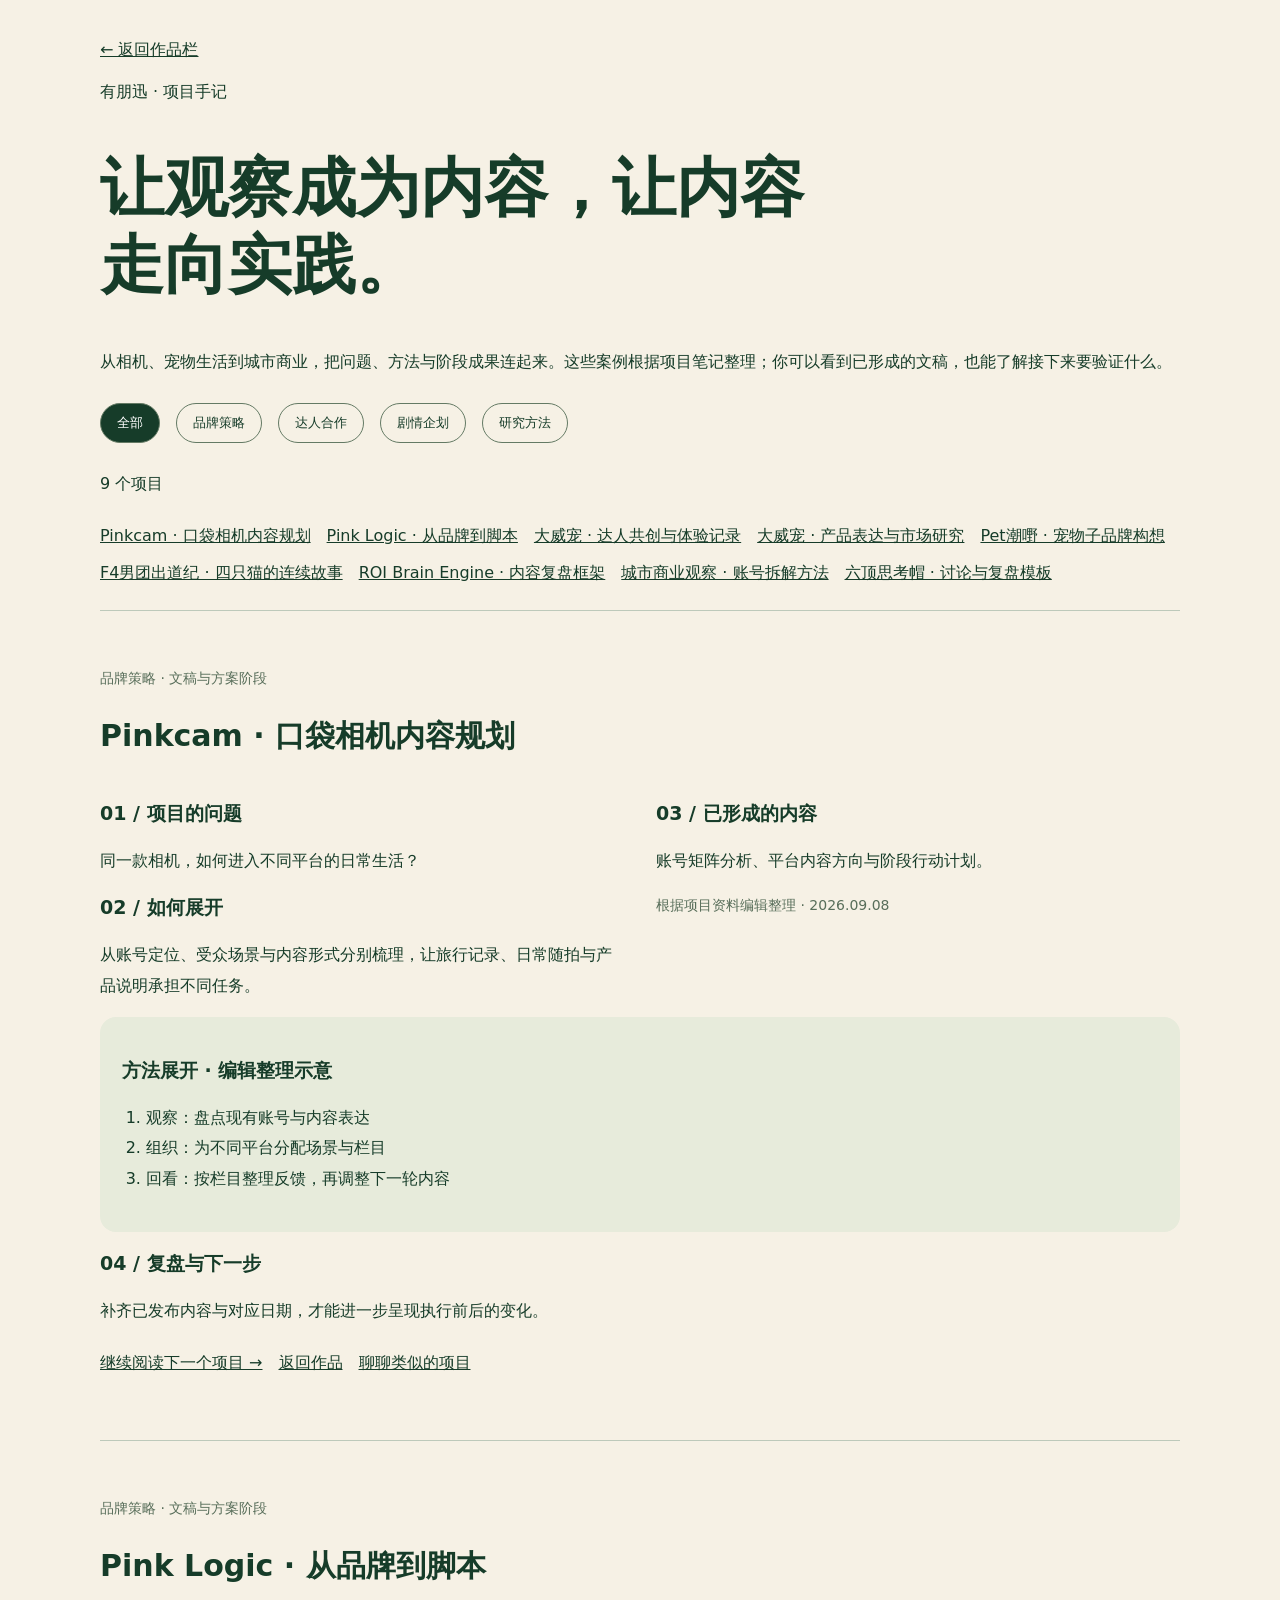
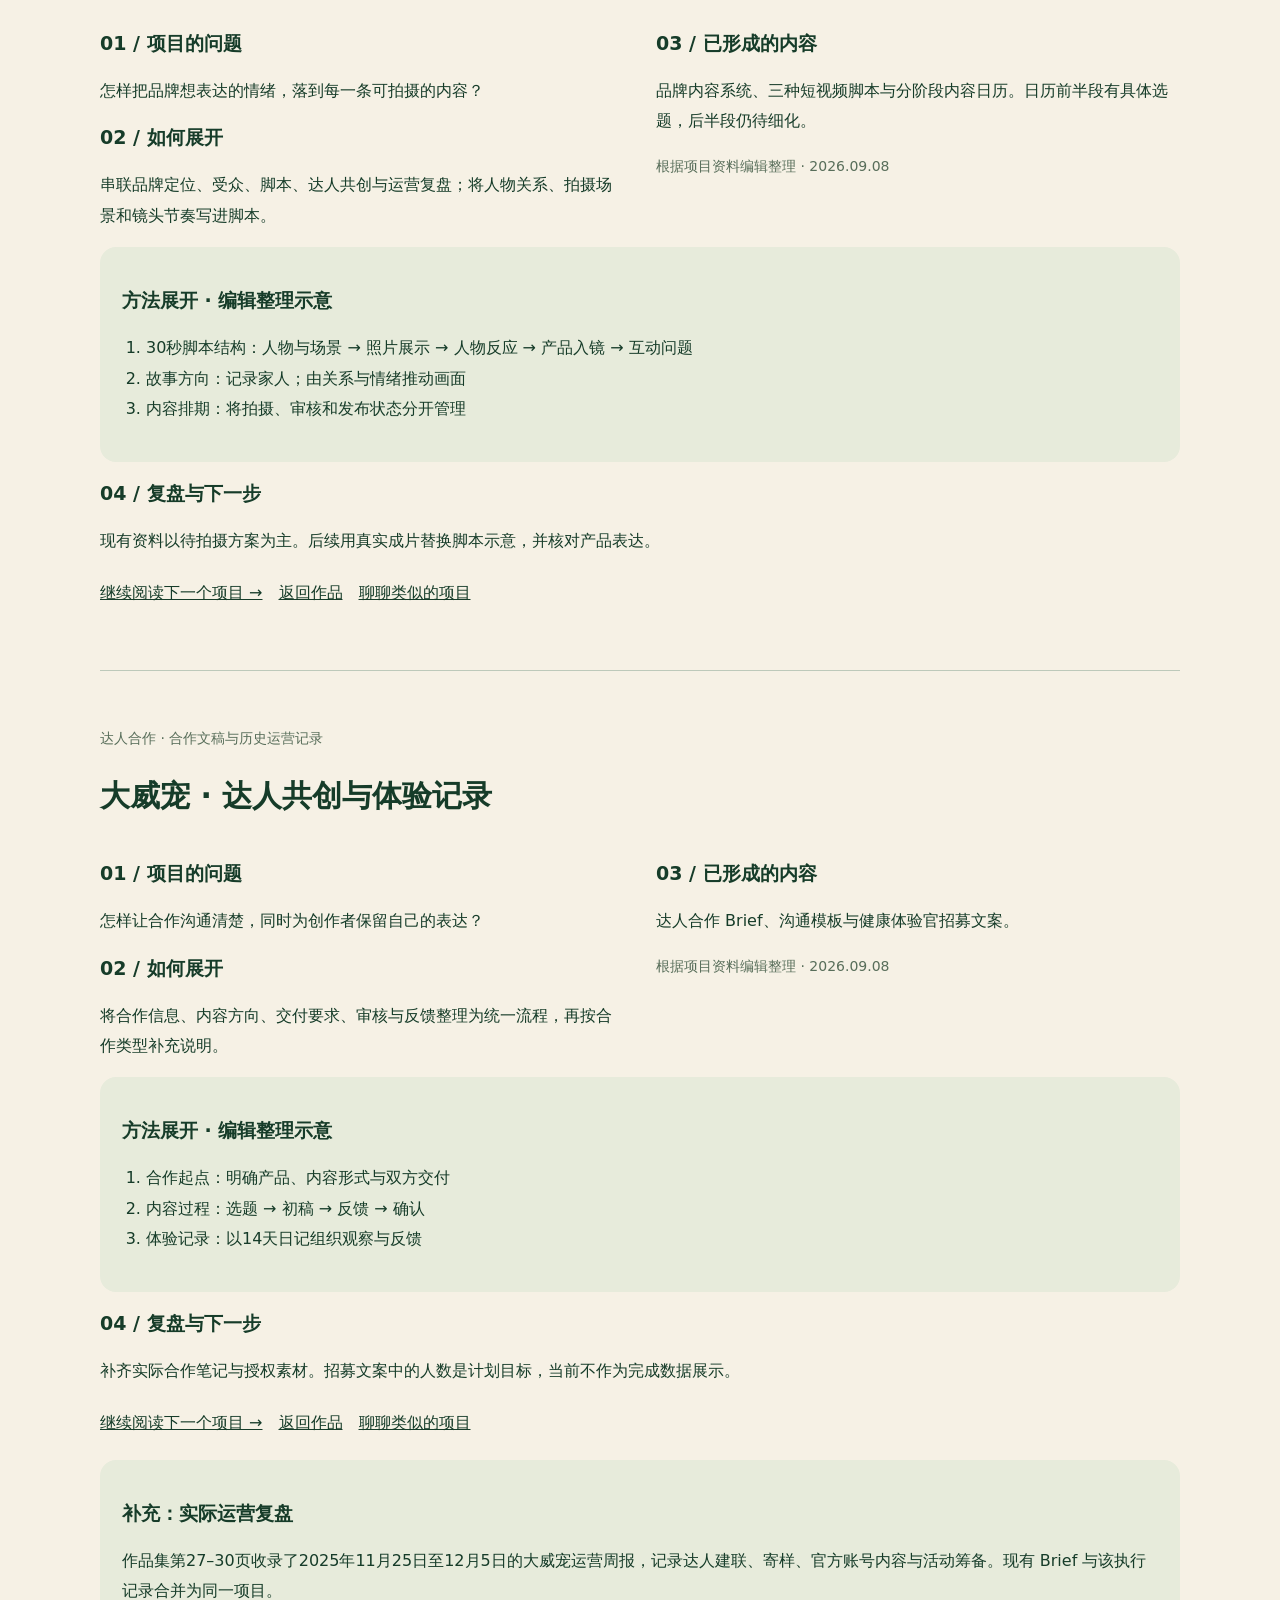
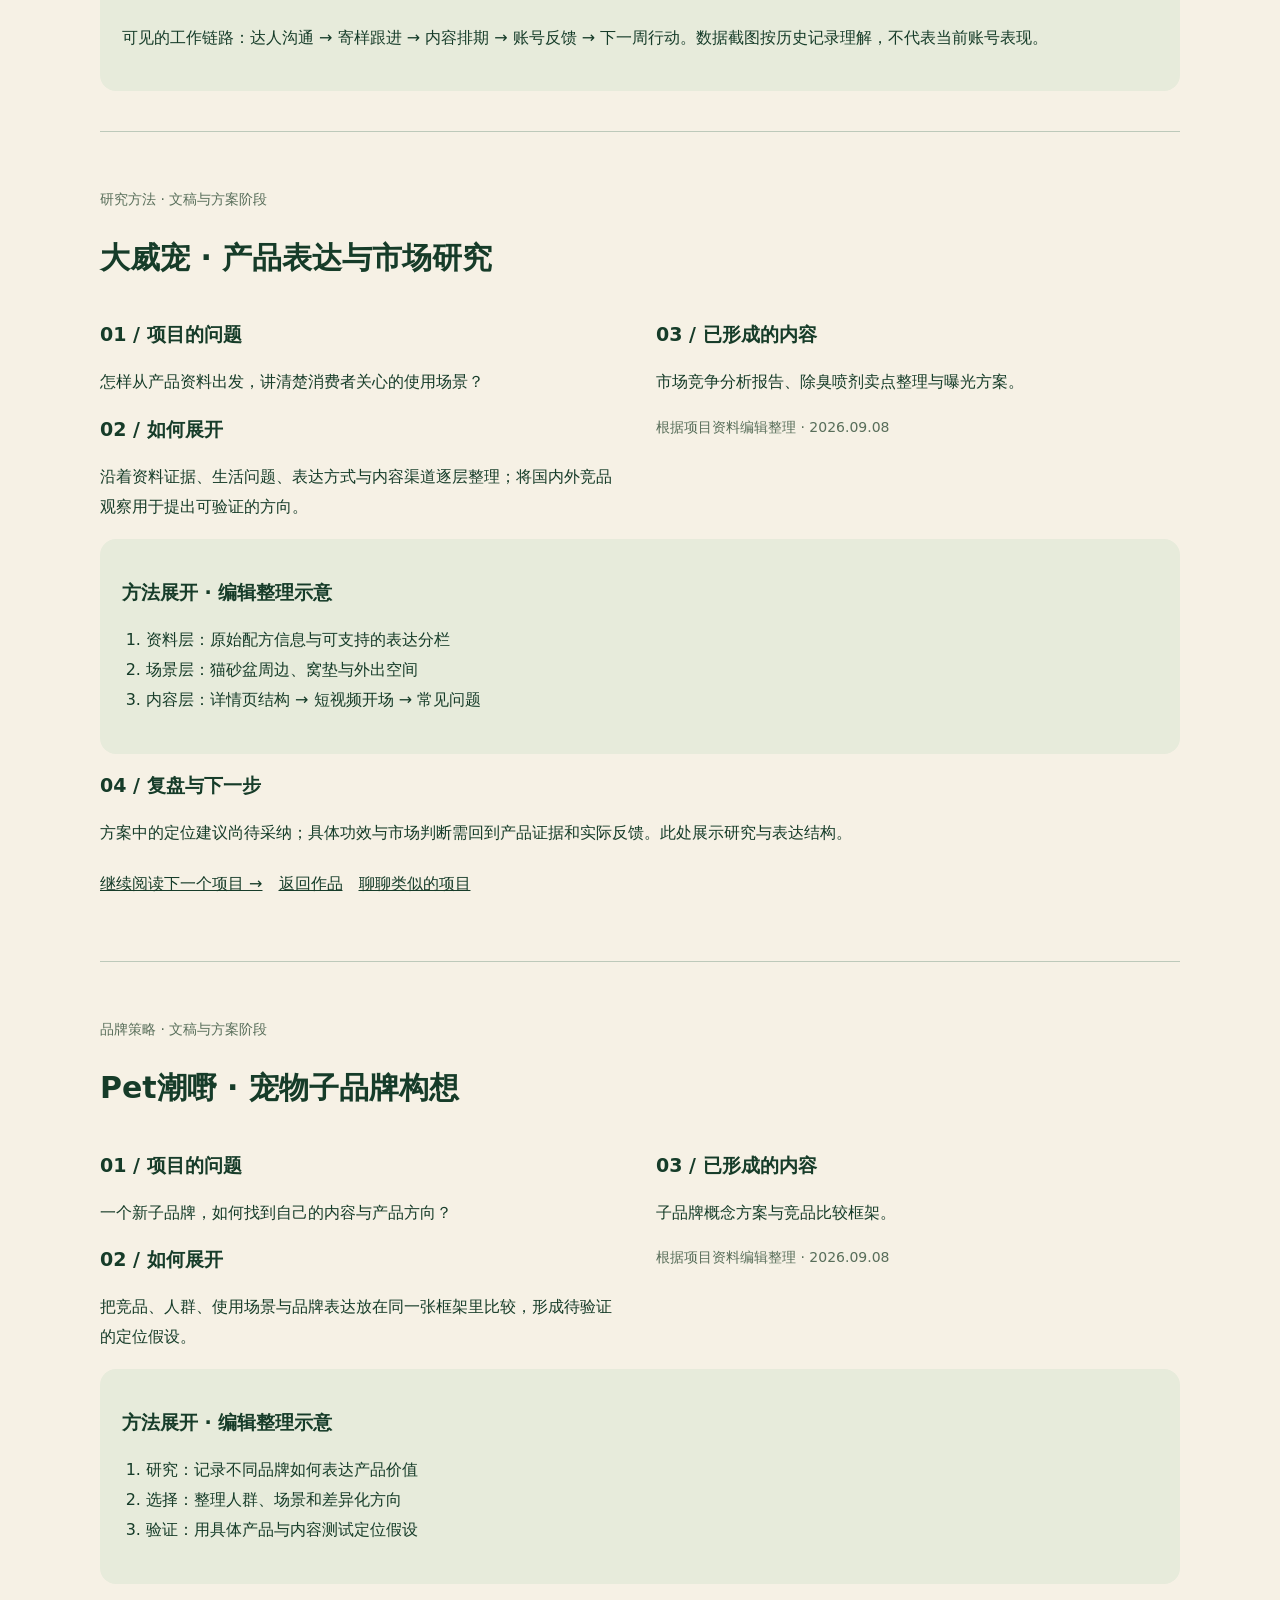
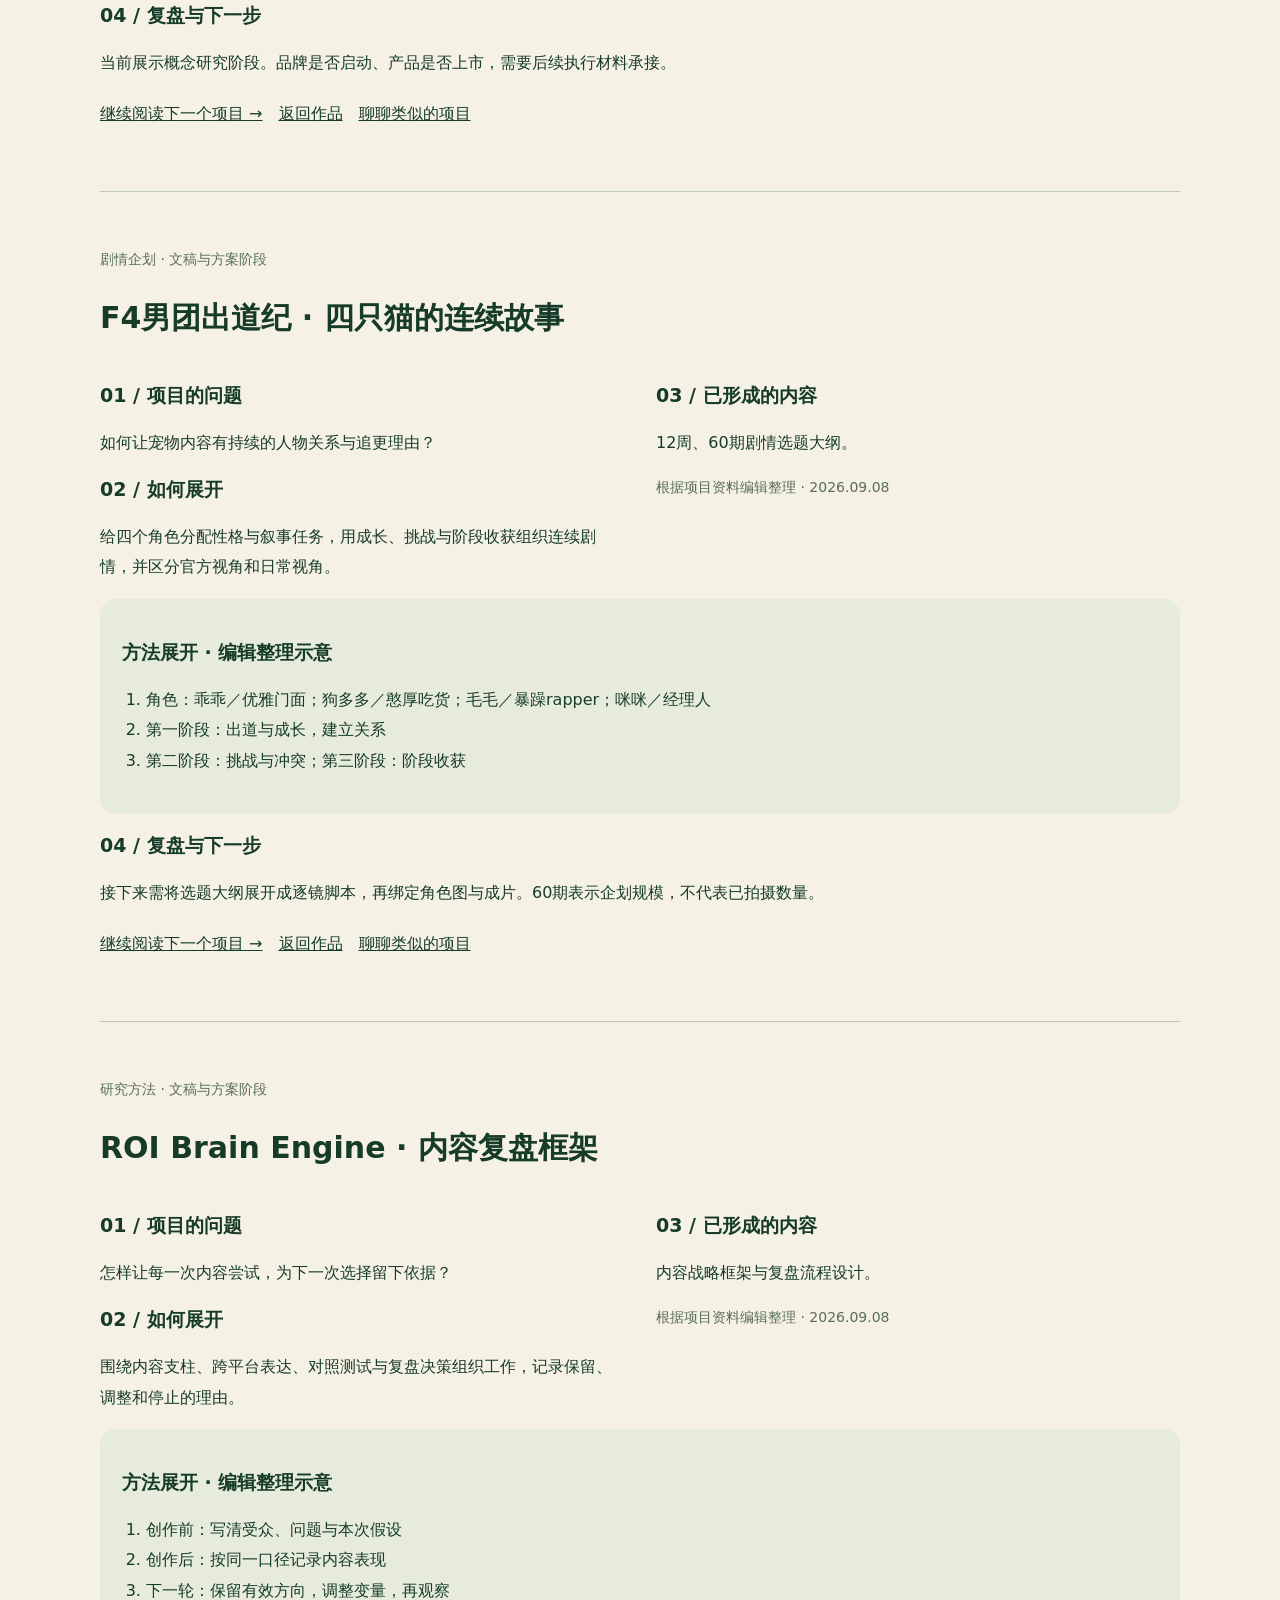
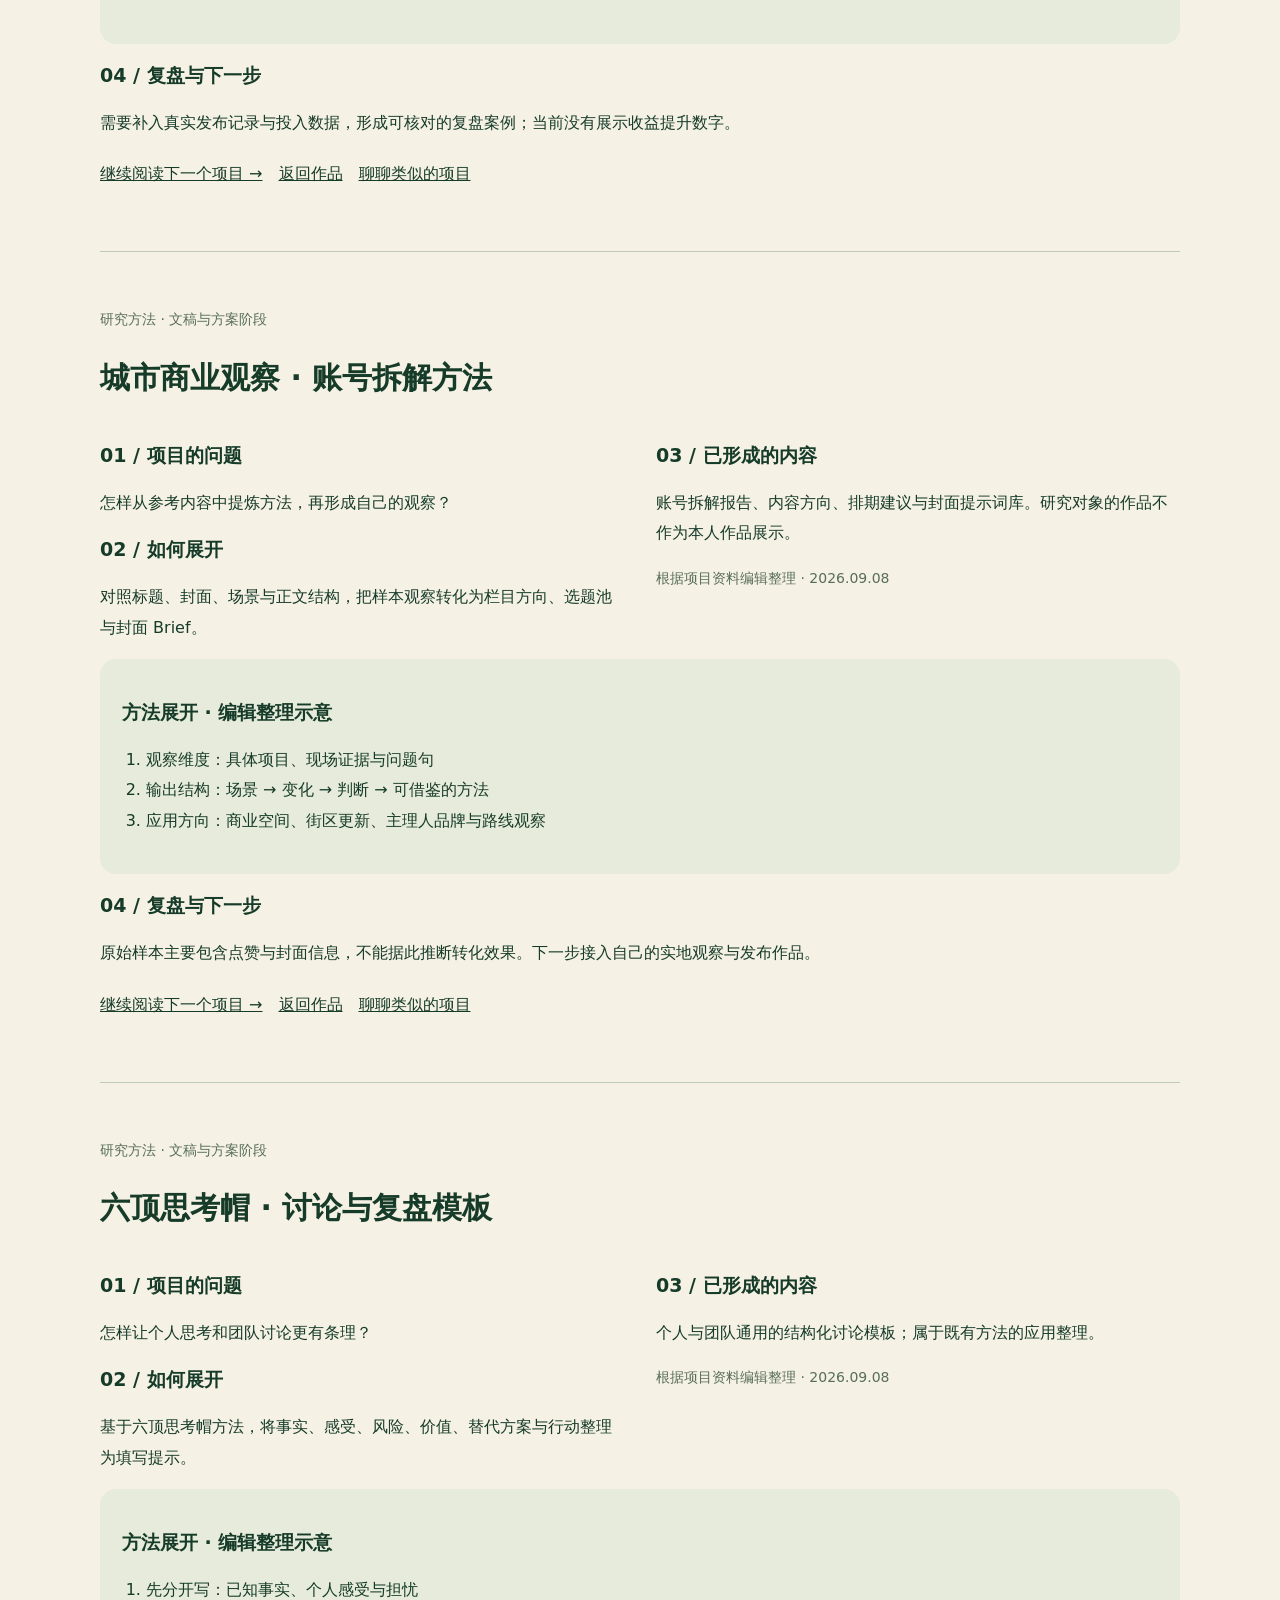
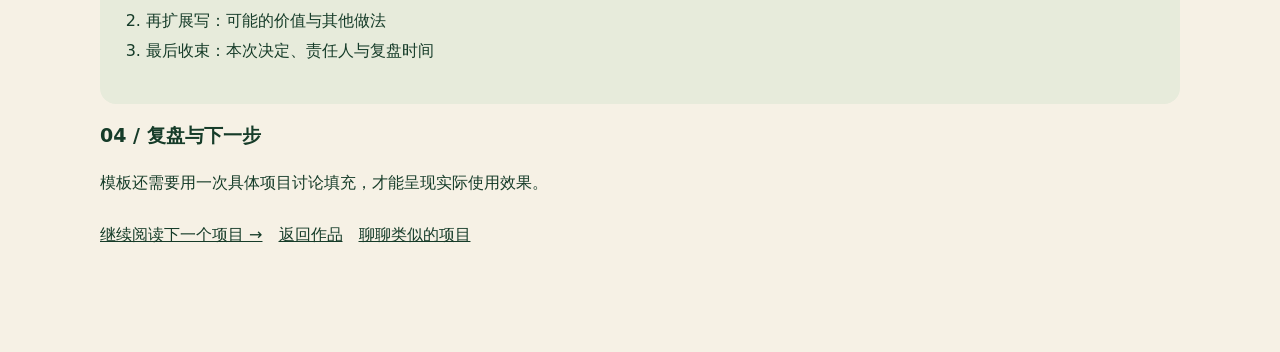
==== notion-projects.html @ 89be4388 "Add curated portfolio website and reviewed public assets" ====
<!doctype html><html lang="zh-CN"><head><meta charset="utf-8"><meta name="viewport" content="width=device-width,initial-scale=1"><title>品牌、故事与内容研究 · 有朋迅</title><style>body{margin:0;background:#f6f1e5;color:#163c29;font-family:system-ui,sans-serif}main{max-width:1080px;margin:auto;padding:40px 24px}a{color:inherit}h1{font-size:clamp(34px,6vw,64px);max-width:16ch;line-height:1.2}p,li{line-height:1.9}nav{display:flex;flex-wrap:wrap;gap:16px;margin:26px 0}article{border-top:1px solid #bdc9ba;padding:40px 0;scroll-margin-top:20px}h2{font-size:30px}h3{font-size:19px}.stage{color:#586e5a;font-size:14px}.sample{padding:22px;background:#e7ebdb;border-radius:16px}.sample ol{padding-left:24px}.columns{display:grid;grid-template-columns:1fr 1fr;gap:32px}button{padding:10px 16px;border:1px solid #647a64;border-radius:24px;background:transparent;color:inherit;cursor:pointer}button[aria-pressed=true]{background:#163c29;color:white}a:focus-visible,button:focus-visible{outline:3px solid #a5b82d;outline-offset:4px}[hidden]{display:none!important}@media(max-width:650px){.columns{grid-template-columns:1fr;gap:0}}</style></head><body><main><a href="index.html#notion-projects">← 返回作品栏</a><p>有朋迅 · 项目手记</p><h1>让观察成为内容，让内容走向实践。</h1><p>从相机、宠物生活到城市商业，把问题、方法与阶段成果连起来。这些案例根据项目笔记整理；你可以看到已形成的文稿，也能了解接下来要验证什么。</p><nav aria-label="项目分类"><button type="button" data-filter="全部" aria-pressed="true">全部</button><button type="button" data-filter="品牌策略" aria-pressed="false">品牌策略</button><button type="button" data-filter="达人合作" aria-pressed="false">达人合作</button><button type="button" data-filter="剧情企划" aria-pressed="false">剧情企划</button><button type="button" data-filter="研究方法" aria-pressed="false">研究方法</button></nav><p id="count" role="status">9 个项目</p><nav aria-label="项目目录"><a href="#pocket">Pinkcam · 口袋相机内容规划</a><a href="#pink">Pink Logic · 从品牌到脚本</a><a href="#dawin-creators">大威宠 · 达人共创与体验记录</a><a href="#dawin-product">大威宠 · 产品表达与市场研究</a><a href="#pet">Pet潮嘢 · 宠物子品牌构想</a><a href="#f4">F4男团出道纪 · 四只猫的连续故事</a><a href="#roi">ROI Brain Engine · 内容复盘框架</a><a href="#benchmark">城市商业观察 · 账号拆解方法</a><a href="#hats">六顶思考帽 · 讨论与复盘模板</a></nav><article id="pocket" data-category="品牌策略"><p class="stage">品牌策略 · 文稿与方案阶段</p><h2>Pinkcam · 口袋相机内容规划</h2><div class="columns"><section><h3>01 / 项目的问题</h3><p>同一款相机，如何进入不同平台的日常生活？</p><h3>02 / 如何展开</h3><p>从账号定位、受众场景与内容形式分别梳理，让旅行记录、日常随拍与产品说明承担不同任务。</p></section><section><h3>03 / 已形成的内容</h3><p>账号矩阵分析、平台内容方向与阶段行动计划。</p><p class="stage">根据项目资料编辑整理 · 2026.09.08</p></section></div><section class="sample"><h3>方法展开 · 编辑整理示意</h3><ol><li>观察：盘点现有账号与内容表达</li><li>组织：为不同平台分配场景与栏目</li><li>回看：按栏目整理反馈，再调整下一轮内容</li></ol></section><section><h3>04 / 复盘与下一步</h3><p>补齐已发布内容与对应日期，才能进一步呈现执行前后的变化。</p></section><nav><a href="#pink">继续阅读下一个项目 →</a><a href="index.html#notion-projects">返回作品</a><a href="index.html#contact">聊聊类似的项目</a></nav></article><article id="pink" data-category="品牌策略"><p class="stage">品牌策略 · 文稿与方案阶段</p><h2>Pink Logic · 从品牌到脚本</h2><div class="columns"><section><h3>01 / 项目的问题</h3><p>怎样把品牌想表达的情绪，落到每一条可拍摄的内容？</p><h3>02 / 如何展开</h3><p>串联品牌定位、受众、脚本、达人共创与运营复盘；将人物关系、拍摄场景和镜头节奏写进脚本。</p></section><section><h3>03 / 已形成的内容</h3><p>品牌内容系统、三种短视频脚本与分阶段内容日历。日历前半段有具体选题，后半段仍待细化。</p><p class="stage">根据项目资料编辑整理 · 2026.09.08</p></section></div><section class="sample"><h3>方法展开 · 编辑整理示意</h3><ol><li>30秒脚本结构：人物与场景 → 照片展示 → 人物反应 → 产品入镜 → 互动问题</li><li>故事方向：记录家人；由关系与情绪推动画面</li><li>内容排期：将拍摄、审核和发布状态分开管理</li></ol></section><section><h3>04 / 复盘与下一步</h3><p>现有资料以待拍摄方案为主。后续用真实成片替换脚本示意，并核对产品表达。</p></section><nav><a href="#dawin-creators">继续阅读下一个项目 →</a><a href="index.html#notion-projects">返回作品</a><a href="index.html#contact">聊聊类似的项目</a></nav></article><article id="dawin-creators" data-category="达人合作"><p class="stage">达人合作 · 合作文稿与历史运营记录</p><h2>大威宠 · 达人共创与体验记录</h2><div class="columns"><section><h3>01 / 项目的问题</h3><p>怎样让合作沟通清楚，同时为创作者保留自己的表达？</p><h3>02 / 如何展开</h3><p>将合作信息、内容方向、交付要求、审核与反馈整理为统一流程，再按合作类型补充说明。</p></section><section><h3>03 / 已形成的内容</h3><p>达人合作 Brief、沟通模板与健康体验官招募文案。</p><p class="stage">根据项目资料编辑整理 · 2026.09.08</p></section></div><section class="sample"><h3>方法展开 · 编辑整理示意</h3><ol><li>合作起点：明确产品、内容形式与双方交付</li><li>内容过程：选题 → 初稿 → 反馈 → 确认</li><li>体验记录：以14天日记组织观察与反馈</li></ol></section><section><h3>04 / 复盘与下一步</h3><p>补齐实际合作笔记与授权素材。招募文案中的人数是计划目标，当前不作为完成数据展示。</p></section><nav><a href="#dawin-product">继续阅读下一个项目 →</a><a href="index.html#notion-projects">返回作品</a><a href="index.html#contact">聊聊类似的项目</a></nav><section class="sample"><h3>补充：实际运营复盘</h3><p>作品集第27–30页收录了2025年11月25日至12月5日的大威宠运营周报，记录达人建联、寄样、官方账号内容与活动筹备。现有 Brief 与该执行记录合并为同一项目。</p><p>可见的工作链路：达人沟通 → 寄样跟进 → 内容排期 → 账号反馈 → 下一周行动。数据截图按历史记录理解，不代表当前账号表现。</p></section></article><article id="dawin-product" data-category="研究方法"><p class="stage">研究方法 · 文稿与方案阶段</p><h2>大威宠 · 产品表达与市场研究</h2><div class="columns"><section><h3>01 / 项目的问题</h3><p>怎样从产品资料出发，讲清楚消费者关心的使用场景？</p><h3>02 / 如何展开</h3><p>沿着资料证据、生活问题、表达方式与内容渠道逐层整理；将国内外竞品观察用于提出可验证的方向。</p></section><section><h3>03 / 已形成的内容</h3><p>市场竞争分析报告、除臭喷剂卖点整理与曝光方案。</p><p class="stage">根据项目资料编辑整理 · 2026.09.08</p></section></div><section class="sample"><h3>方法展开 · 编辑整理示意</h3><ol><li>资料层：原始配方信息与可支持的表达分栏</li><li>场景层：猫砂盆周边、窝垫与外出空间</li><li>内容层：详情页结构 → 短视频开场 → 常见问题</li></ol></section><section><h3>04 / 复盘与下一步</h3><p>方案中的定位建议尚待采纳；具体功效与市场判断需回到产品证据和实际反馈。此处展示研究与表达结构。</p></section><nav><a href="#pet">继续阅读下一个项目 →</a><a href="index.html#notion-projects">返回作品</a><a href="index.html#contact">聊聊类似的项目</a></nav></article><article id="pet" data-category="品牌策略"><p class="stage">品牌策略 · 文稿与方案阶段</p><h2>Pet潮嘢 · 宠物子品牌构想</h2><div class="columns"><section><h3>01 / 项目的问题</h3><p>一个新子品牌，如何找到自己的内容与产品方向？</p><h3>02 / 如何展开</h3><p>把竞品、人群、使用场景与品牌表达放在同一张框架里比较，形成待验证的定位假设。</p></section><section><h3>03 / 已形成的内容</h3><p>子品牌概念方案与竞品比较框架。</p><p class="stage">根据项目资料编辑整理 · 2026.09.08</p></section></div><section class="sample"><h3>方法展开 · 编辑整理示意</h3><ol><li>研究：记录不同品牌如何表达产品价值</li><li>选择：整理人群、场景和差异化方向</li><li>验证：用具体产品与内容测试定位假设</li></ol></section><section><h3>04 / 复盘与下一步</h3><p>当前展示概念研究阶段。品牌是否启动、产品是否上市，需要后续执行材料承接。</p></section><nav><a href="#f4">继续阅读下一个项目 →</a><a href="index.html#notion-projects">返回作品</a><a href="index.html#contact">聊聊类似的项目</a></nav></article><article id="f4" data-category="剧情企划"><p class="stage">剧情企划 · 文稿与方案阶段</p><h2>F4男团出道纪 · 四只猫的连续故事</h2><div class="columns"><section><h3>01 / 项目的问题</h3><p>如何让宠物内容有持续的人物关系与追更理由？</p><h3>02 / 如何展开</h3><p>给四个角色分配性格与叙事任务，用成长、挑战与阶段收获组织连续剧情，并区分官方视角和日常视角。</p></section><section><h3>03 / 已形成的内容</h3><p>12周、60期剧情选题大纲。</p><p class="stage">根据项目资料编辑整理 · 2026.09.08</p></section></div><section class="sample"><h3>方法展开 · 编辑整理示意</h3><ol><li>角色：乖乖／优雅门面；狗多多／憨厚吃货；毛毛／暴躁rapper；咪咪／经理人</li><li>第一阶段：出道与成长，建立关系</li><li>第二阶段：挑战与冲突；第三阶段：阶段收获</li></ol></section><section><h3>04 / 复盘与下一步</h3><p>接下来需将选题大纲展开成逐镜脚本，再绑定角色图与成片。60期表示企划规模，不代表已拍摄数量。</p></section><nav><a href="#roi">继续阅读下一个项目 →</a><a href="index.html#notion-projects">返回作品</a><a href="index.html#contact">聊聊类似的项目</a></nav></article><article id="roi" data-category="研究方法"><p class="stage">研究方法 · 文稿与方案阶段</p><h2>ROI Brain Engine · 内容复盘框架</h2><div class="columns"><section><h3>01 / 项目的问题</h3><p>怎样让每一次内容尝试，为下一次选择留下依据？</p><h3>02 / 如何展开</h3><p>围绕内容支柱、跨平台表达、对照测试与复盘决策组织工作，记录保留、调整和停止的理由。</p></section><section><h3>03 / 已形成的内容</h3><p>内容战略框架与复盘流程设计。</p><p class="stage">根据项目资料编辑整理 · 2026.09.08</p></section></div><section class="sample"><h3>方法展开 · 编辑整理示意</h3><ol><li>创作前：写清受众、问题与本次假设</li><li>创作后：按同一口径记录内容表现</li><li>下一轮：保留有效方向，调整变量，再观察</li></ol></section><section><h3>04 / 复盘与下一步</h3><p>需要补入真实发布记录与投入数据，形成可核对的复盘案例；当前没有展示收益提升数字。</p></section><nav><a href="#benchmark">继续阅读下一个项目 →</a><a href="index.html#notion-projects">返回作品</a><a href="index.html#contact">聊聊类似的项目</a></nav></article><article id="benchmark" data-category="研究方法"><p class="stage">研究方法 · 文稿与方案阶段</p><h2>城市商业观察 · 账号拆解方法</h2><div class="columns"><section><h3>01 / 项目的问题</h3><p>怎样从参考内容中提炼方法，再形成自己的观察？</p><h3>02 / 如何展开</h3><p>对照标题、封面、场景与正文结构，把样本观察转化为栏目方向、选题池与封面 Brief。</p></section><section><h3>03 / 已形成的内容</h3><p>账号拆解报告、内容方向、排期建议与封面提示词库。研究对象的作品不作为本人作品展示。</p><p class="stage">根据项目资料编辑整理 · 2026.09.08</p></section></div><section class="sample"><h3>方法展开 · 编辑整理示意</h3><ol><li>观察维度：具体项目、现场证据与问题句</li><li>输出结构：场景 → 变化 → 判断 → 可借鉴的方法</li><li>应用方向：商业空间、街区更新、主理人品牌与路线观察</li></ol></section><section><h3>04 / 复盘与下一步</h3><p>原始样本主要包含点赞与封面信息，不能据此推断转化效果。下一步接入自己的实地观察与发布作品。</p></section><nav><a href="#hats">继续阅读下一个项目 →</a><a href="index.html#notion-projects">返回作品</a><a href="index.html#contact">聊聊类似的项目</a></nav></article><article id="hats" data-category="研究方法"><p class="stage">研究方法 · 文稿与方案阶段</p><h2>六顶思考帽 · 讨论与复盘模板</h2><div class="columns"><section><h3>01 / 项目的问题</h3><p>怎样让个人思考和团队讨论更有条理？</p><h3>02 / 如何展开</h3><p>基于六顶思考帽方法，将事实、感受、风险、价值、替代方案与行动整理为填写提示。</p></section><section><h3>03 / 已形成的内容</h3><p>个人与团队通用的结构化讨论模板；属于既有方法的应用整理。</p><p class="stage">根据项目资料编辑整理 · 2026.09.08</p></section></div><section class="sample"><h3>方法展开 · 编辑整理示意</h3><ol><li>先分开写：已知事实、个人感受与担忧</li><li>再扩展写：可能的价值与其他做法</li><li>最后收束：本次决定、责任人与复盘时间</li></ol></section><section><h3>04 / 复盘与下一步</h3><p>模板还需要用一次具体项目讨论填充，才能呈现实际使用效果。</p></section><nav><a href="#pocket">继续阅读下一个项目 →</a><a href="index.html#notion-projects">返回作品</a><a href="index.html#contact">聊聊类似的项目</a></nav></article><script>const bs=[...document.querySelectorAll('[data-filter]')],arts=[...document.querySelectorAll('article')];function filter(v){bs.forEach(b=>b.setAttribute('aria-pressed',b.dataset.filter===v));arts.forEach(a=>a.hidden=v!=='全部'&&a.dataset.category!==v);document.getElementById('count').textContent=arts.filter(a=>!a.hidden).length+' 个项目'}bs.forEach(b=>b.addEventListener('click',()=>filter(b.dataset.filter)));function reveal(){const a=document.getElementById(location.hash.slice(1));if(a&&a.hidden){filter('全部');a.scrollIntoView()}}window.addEventListener('hashchange',reveal);document.querySelectorAll('a[href^="#"]').forEach(a=>a.addEventListener('click',()=>filter('全部')));reveal();</script></main></body></html>
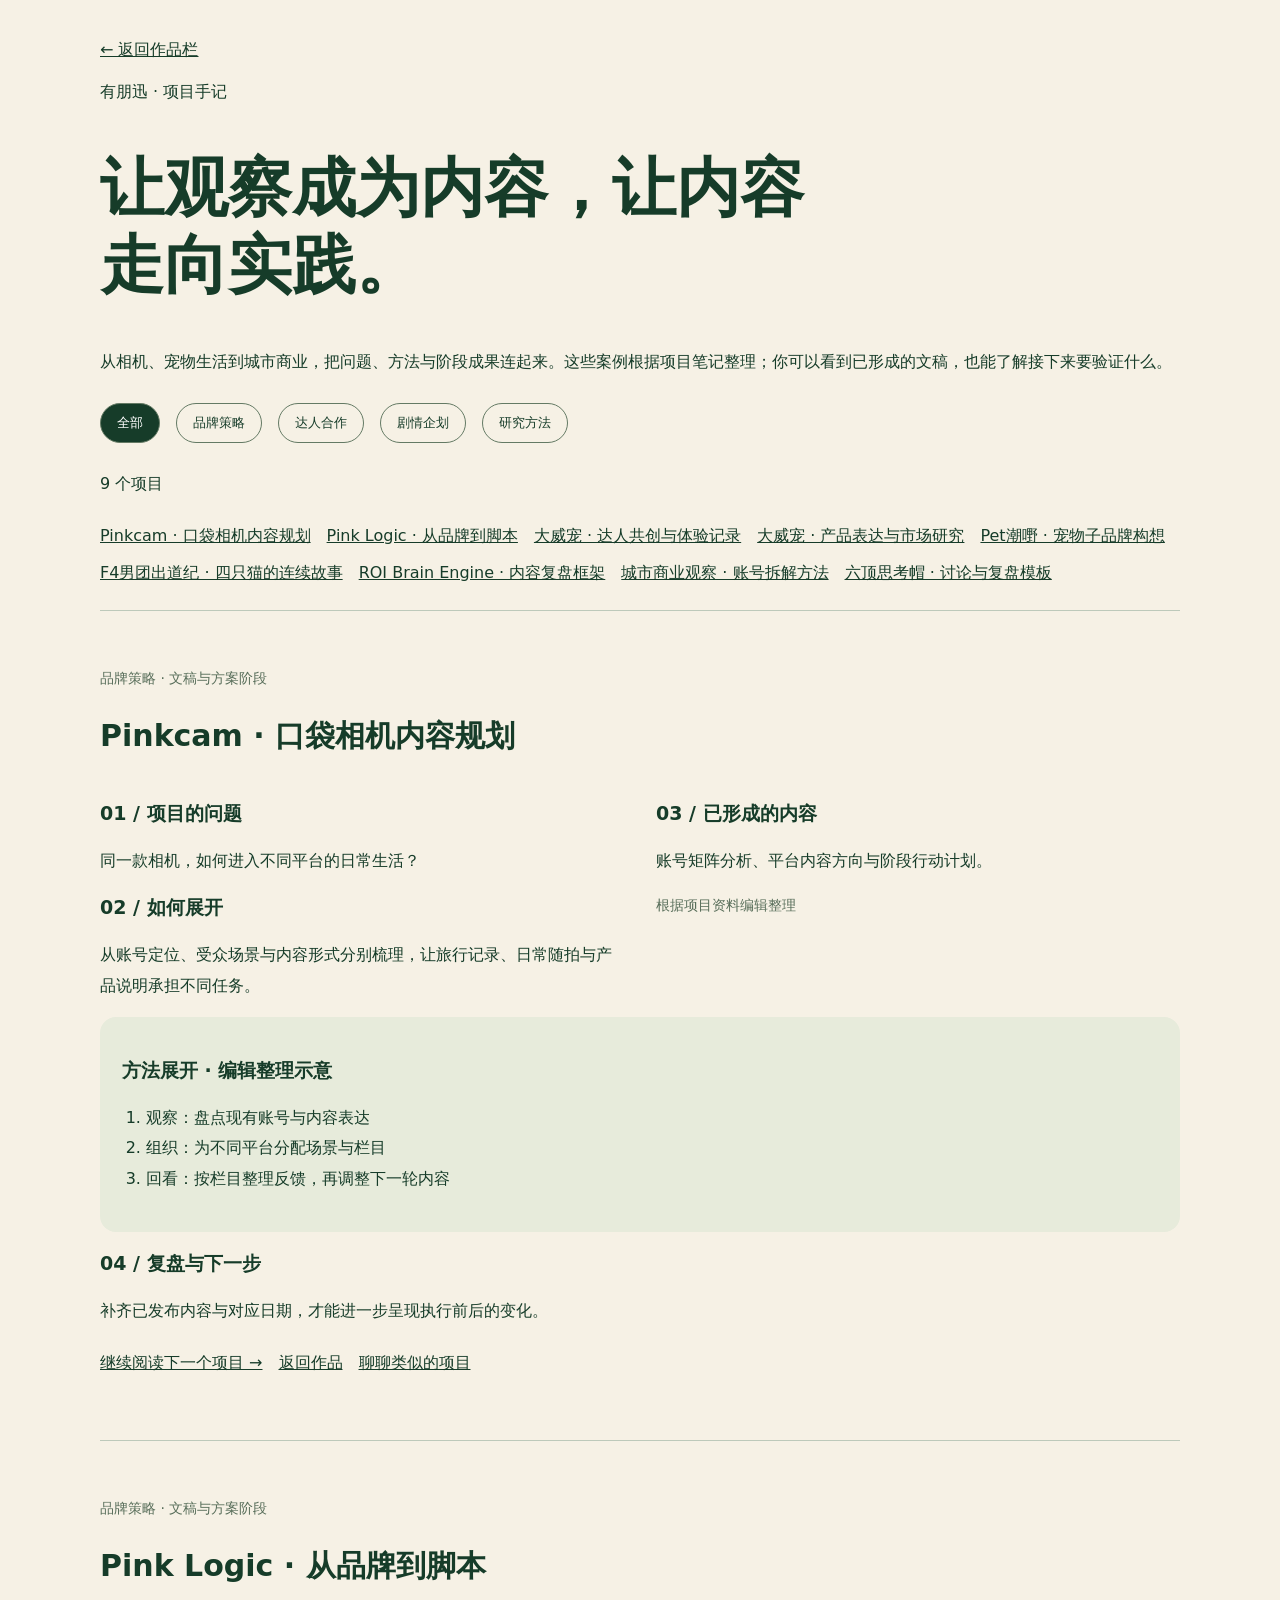
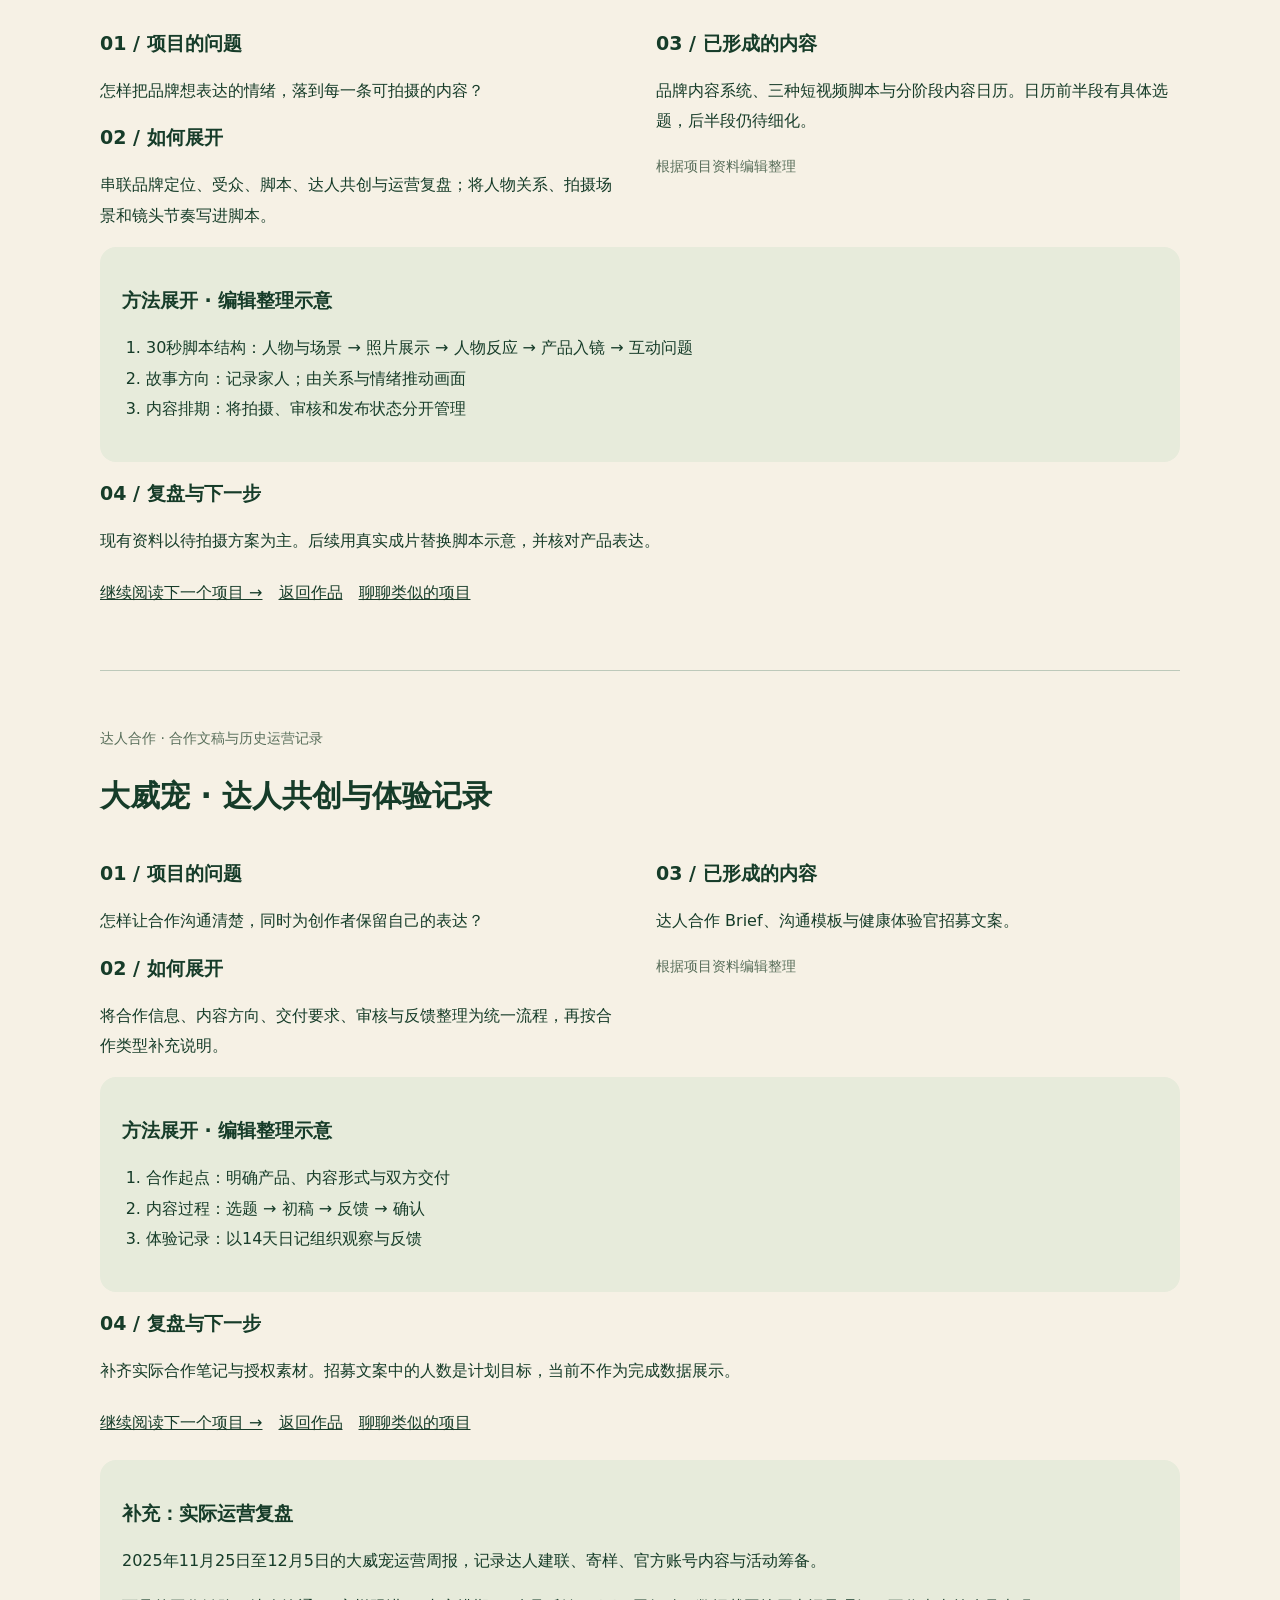
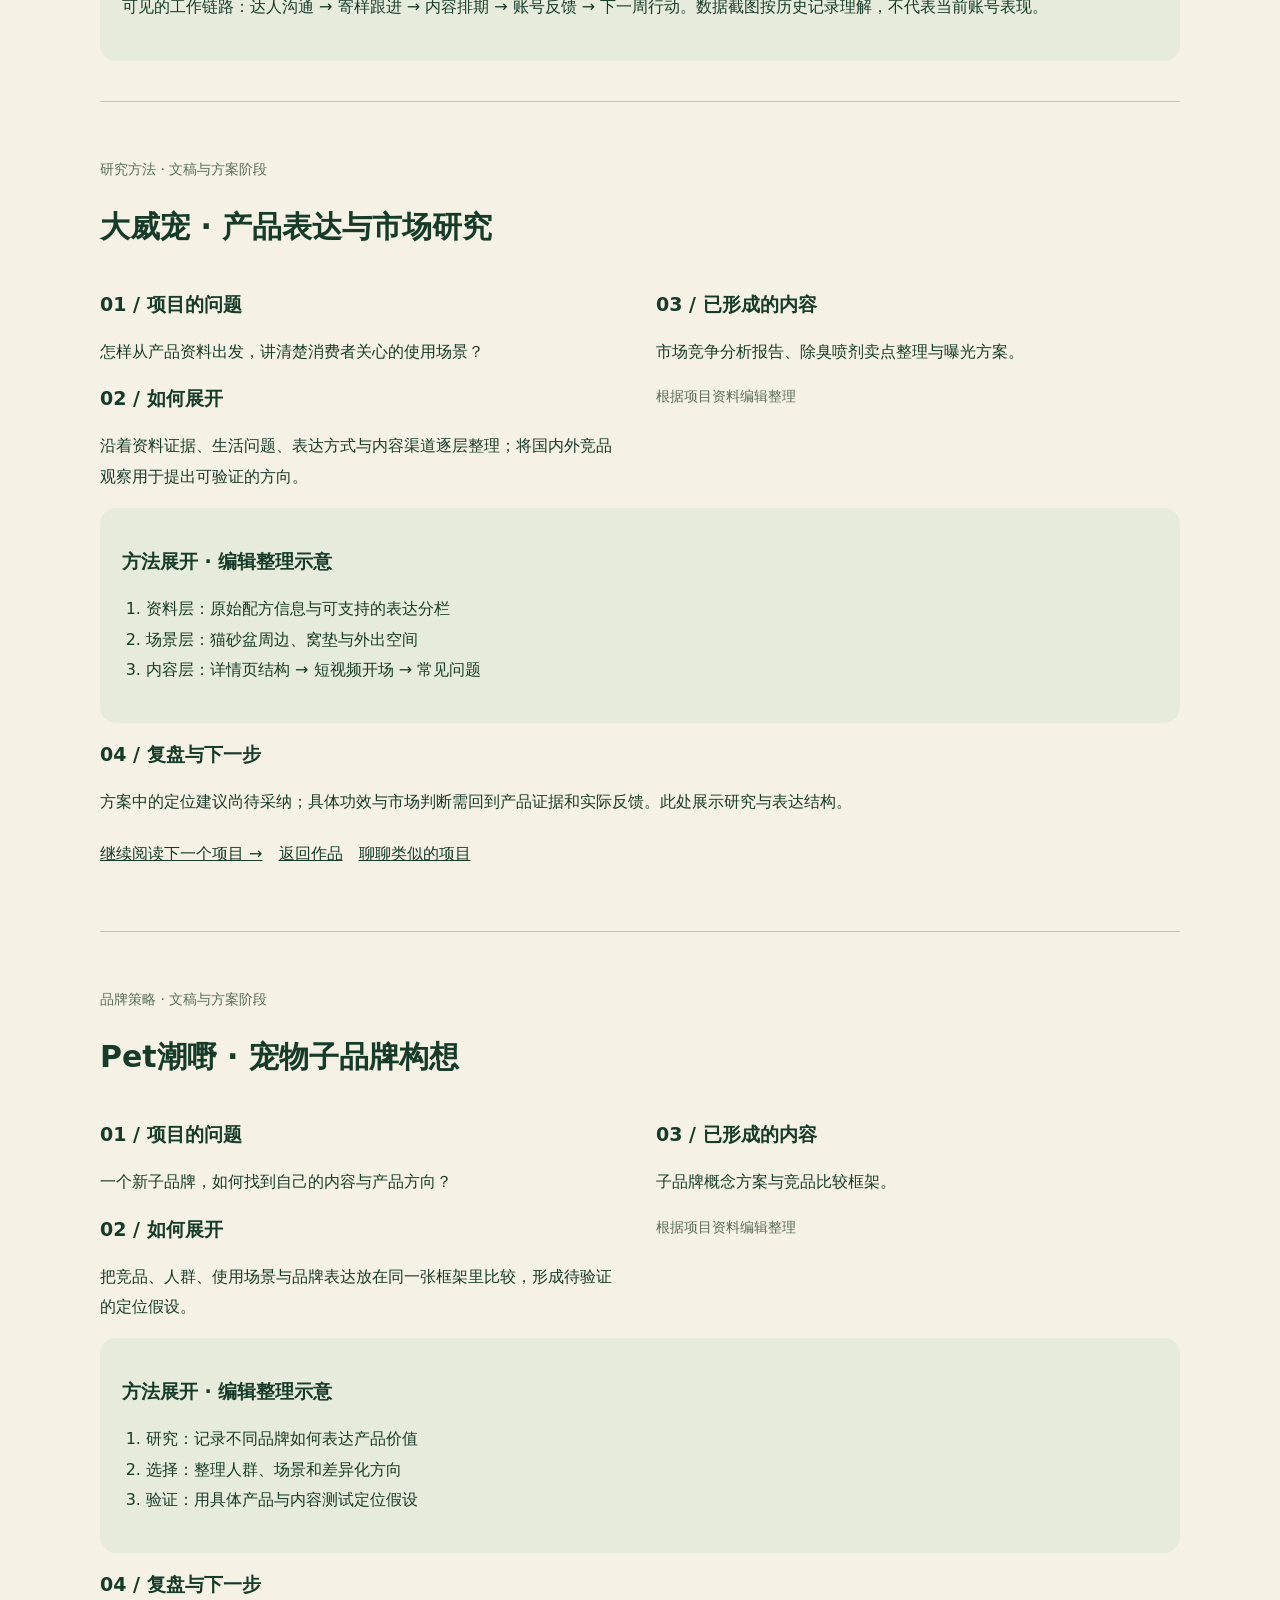
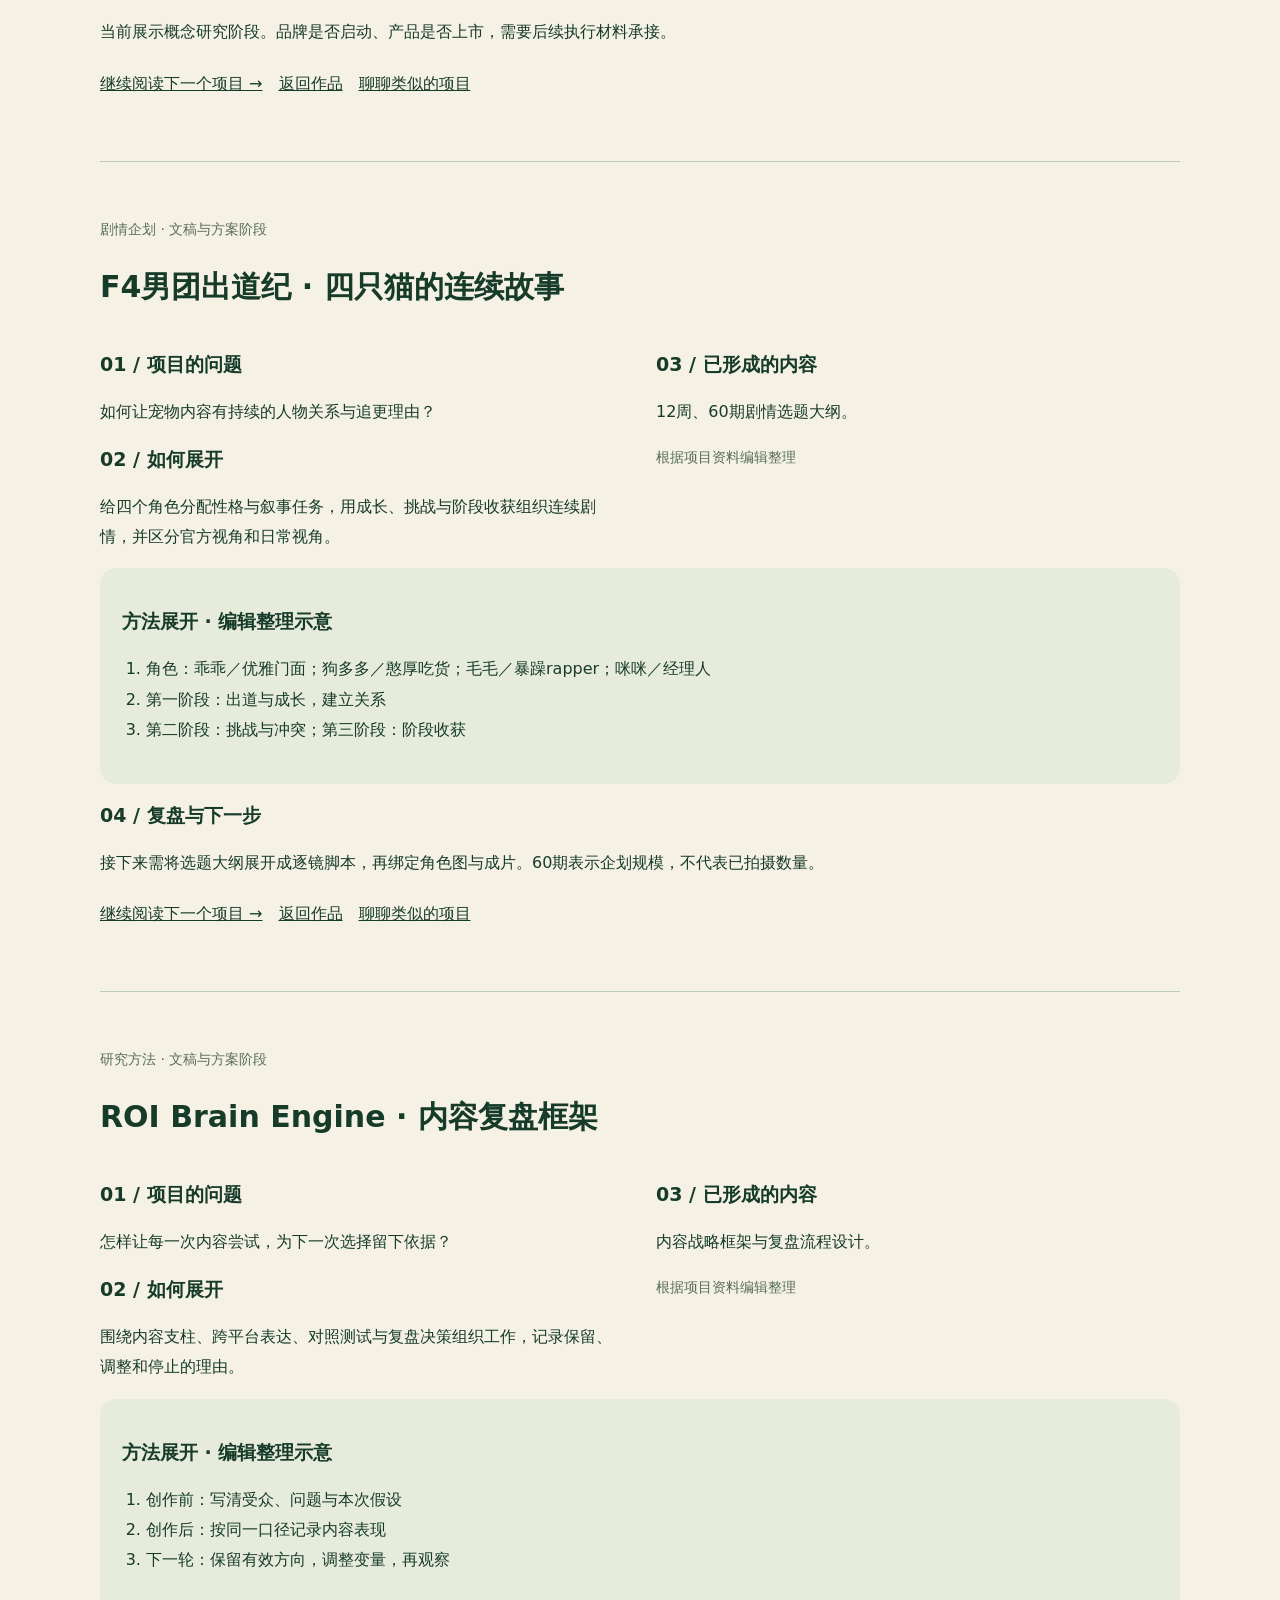
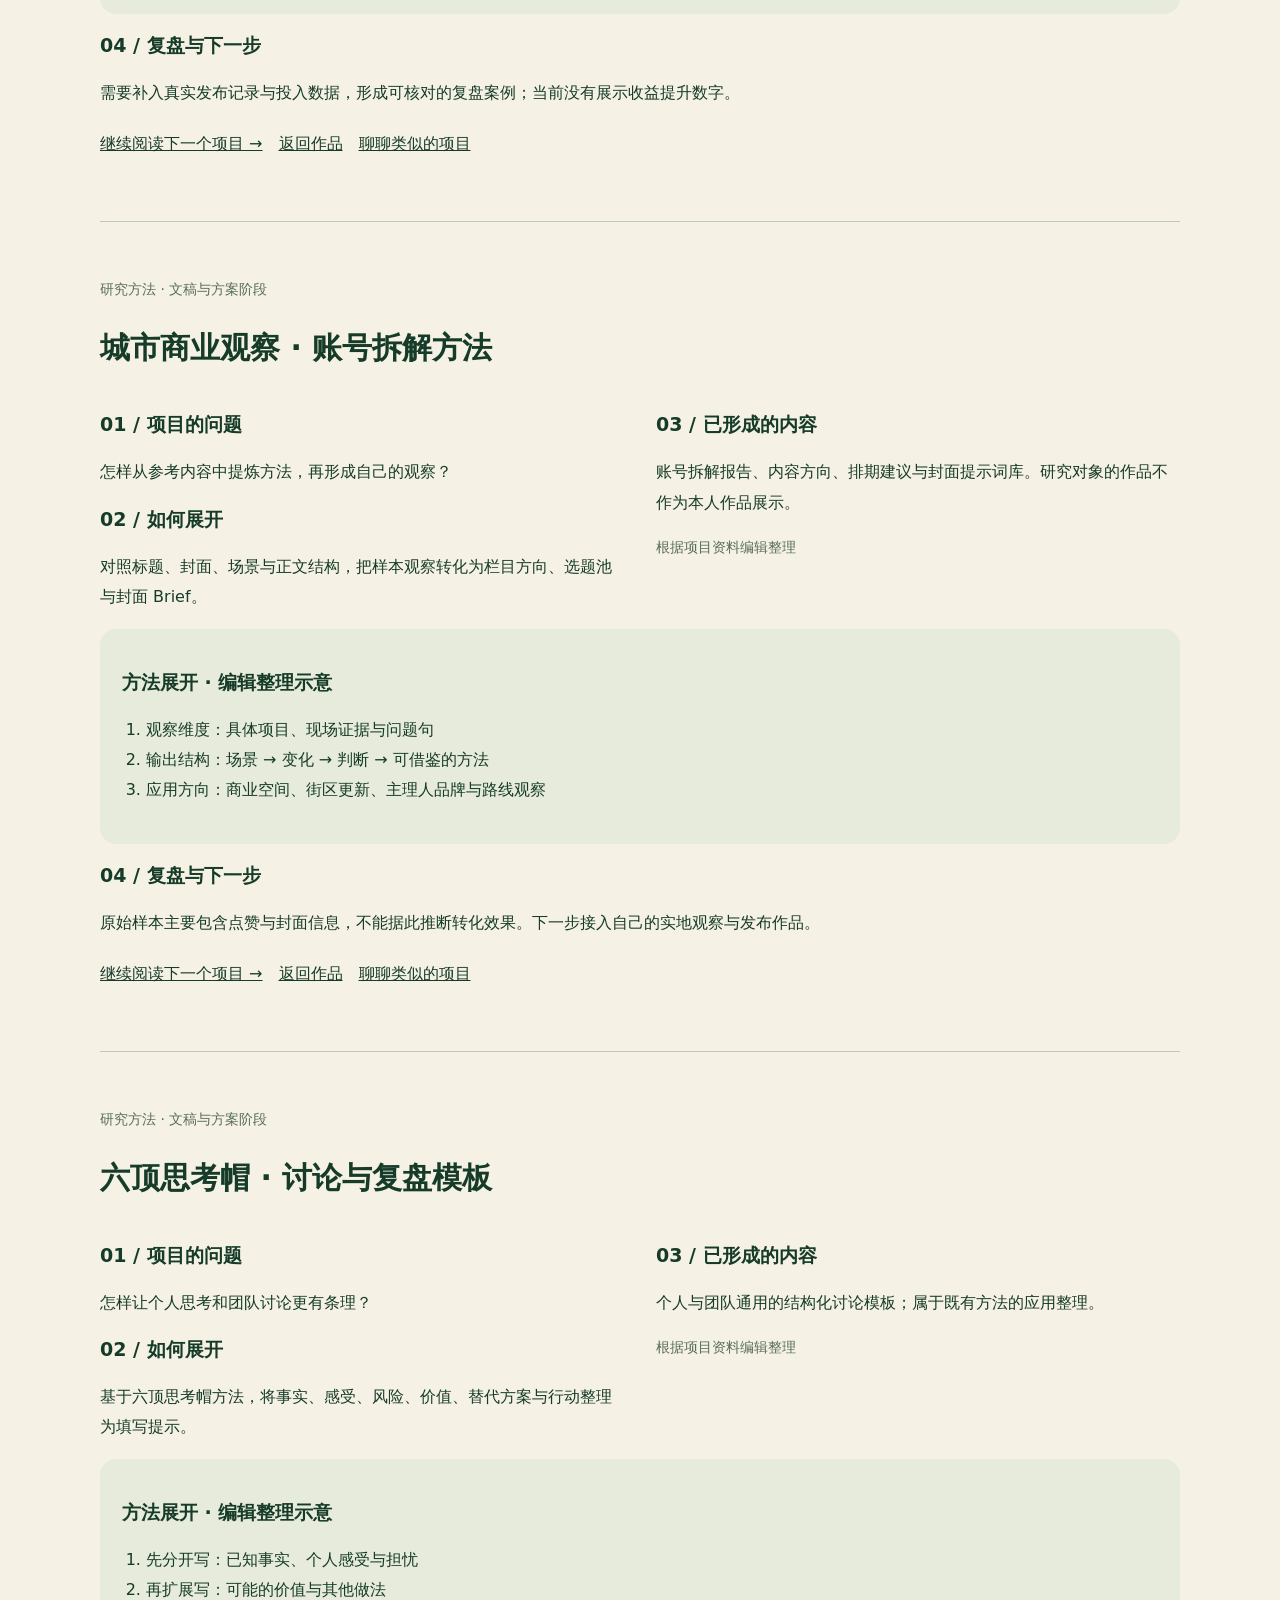
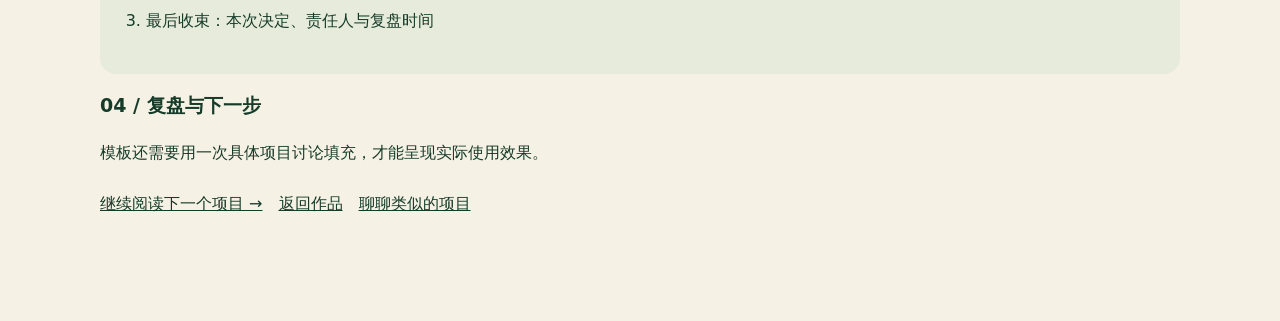
==== commit ba5a85f7: "修改首页内容" ====
--- a/notion-projects.html
+++ b/notion-projects.html
@@ -1 +1 @@
-<!doctype html><html lang="zh-CN"><head><meta charset="utf-8"><meta name="viewport" content="width=device-width,initial-scale=1"><title>品牌、故事与内容研究 · 有朋迅</title><style>body{margin:0;background:#f6f1e5;color:#163c29;font-family:system-ui,sans-serif}main{max-width:1080px;margin:auto;padding:40px 24px}a{color:inherit}h1{font-size:clamp(34px,6vw,64px);max-width:16ch;line-height:1.2}p,li{line-height:1.9}nav{display:flex;flex-wrap:wrap;gap:16px;margin:26px 0}article{border-top:1px solid #bdc9ba;padding:40px 0;scroll-margin-top:20px}h2{font-size:30px}h3{font-size:19px}.stage{color:#586e5a;font-size:14px}.sample{padding:22px;background:#e7ebdb;border-radius:16px}.sample ol{padding-left:24px}.columns{display:grid;grid-template-columns:1fr 1fr;gap:32px}button{padding:10px 16px;border:1px solid #647a64;border-radius:24px;background:transparent;color:inherit;cursor:pointer}button[aria-pressed=true]{background:#163c29;color:white}a:focus-visible,button:focus-visible{outline:3px solid #a5b82d;outline-offset:4px}[hidden]{display:none!important}@media(max-width:650px){.columns{grid-template-columns:1fr;gap:0}}</style></head><body><main><a href="index.html#notion-projects">← 返回作品栏</a><p>有朋迅 · 项目手记</p><h1>让观察成为内容，让内容走向实践。</h1><p>从相机、宠物生活到城市商业，把问题、方法与阶段成果连起来。这些案例根据项目笔记整理；你可以看到已形成的文稿，也能了解接下来要验证什么。</p><nav aria-label="项目分类"><button type="button" data-filter="全部" aria-pressed="true">全部</button><button type="button" data-filter="品牌策略" aria-pressed="false">品牌策略</button><button type="button" data-filter="达人合作" aria-pressed="false">达人合作</button><button type="button" data-filter="剧情企划" aria-pressed="false">剧情企划</button><button type="button" data-filter="研究方法" aria-pressed="false">研究方法</button></nav><p id="count" role="status">9 个项目</p><nav aria-label="项目目录"><a href="#pocket">Pinkcam · 口袋相机内容规划</a><a href="#pink">Pink Logic · 从品牌到脚本</a><a href="#dawin-creators">大威宠 · 达人共创与体验记录</a><a href="#dawin-product">大威宠 · 产品表达与市场研究</a><a href="#pet">Pet潮嘢 · 宠物子品牌构想</a><a href="#f4">F4男团出道纪 · 四只猫的连续故事</a><a href="#roi">ROI Brain Engine · 内容复盘框架</a><a href="#benchmark">城市商业观察 · 账号拆解方法</a><a href="#hats">六顶思考帽 · 讨论与复盘模板</a></nav><article id="pocket" data-category="品牌策略"><p class="stage">品牌策略 · 文稿与方案阶段</p><h2>Pinkcam · 口袋相机内容规划</h2><div class="columns"><section><h3>01 / 项目的问题</h3><p>同一款相机，如何进入不同平台的日常生活？</p><h3>02 / 如何展开</h3><p>从账号定位、受众场景与内容形式分别梳理，让旅行记录、日常随拍与产品说明承担不同任务。</p></section><section><h3>03 / 已形成的内容</h3><p>账号矩阵分析、平台内容方向与阶段行动计划。</p><p class="stage">根据项目资料编辑整理 · 2026.09.08</p></section></div><section class="sample"><h3>方法展开 · 编辑整理示意</h3><ol><li>观察：盘点现有账号与内容表达</li><li>组织：为不同平台分配场景与栏目</li><li>回看：按栏目整理反馈，再调整下一轮内容</li></ol></section><section><h3>04 / 复盘与下一步</h3><p>补齐已发布内容与对应日期，才能进一步呈现执行前后的变化。</p></section><nav><a href="#pink">继续阅读下一个项目 →</a><a href="index.html#notion-projects">返回作品</a><a href="index.html#contact">聊聊类似的项目</a></nav></article><article id="pink" data-category="品牌策略"><p class="stage">品牌策略 · 文稿与方案阶段</p><h2>Pink Logic · 从品牌到脚本</h2><div class="columns"><section><h3>01 / 项目的问题</h3><p>怎样把品牌想表达的情绪，落到每一条可拍摄的内容？</p><h3>02 / 如何展开</h3><p>串联品牌定位、受众、脚本、达人共创与运营复盘；将人物关系、拍摄场景和镜头节奏写进脚本。</p></section><section><h3>03 / 已形成的内容</h3><p>品牌内容系统、三种短视频脚本与分阶段内容日历。日历前半段有具体选题，后半段仍待细化。</p><p class="stage">根据项目资料编辑整理 · 2026.09.08</p></section></div><section class="sample"><h3>方法展开 · 编辑整理示意</h3><ol><li>30秒脚本结构：人物与场景 → 照片展示 → 人物反应 → 产品入镜 → 互动问题</li><li>故事方向：记录家人；由关系与情绪推动画面</li><li>内容排期：将拍摄、审核和发布状态分开管理</li></ol></section><section><h3>04 / 复盘与下一步</h3><p>现有资料以待拍摄方案为主。后续用真实成片替换脚本示意，并核对产品表达。</p></section><nav><a href="#dawin-creators">继续阅读下一个项目 →</a><a href="index.html#notion-projects">返回作品</a><a href="index.html#contact">聊聊类似的项目</a></nav></article><article id="dawin-creators" data-category="达人合作"><p class="stage">达人合作 · 合作文稿与历史运营记录</p><h2>大威宠 · 达人共创与体验记录</h2><div class="columns"><section><h3>01 / 项目的问题</h3><p>怎样让合作沟通清楚，同时为创作者保留自己的表达？</p><h3>02 / 如何展开</h3><p>将合作信息、内容方向、交付要求、审核与反馈整理为统一流程，再按合作类型补充说明。</p></section><section><h3>03 / 已形成的内容</h3><p>达人合作 Brief、沟通模板与健康体验官招募文案。</p><p class="stage">根据项目资料编辑整理 · 2026.09.08</p></section></div><section class="sample"><h3>方法展开 · 编辑整理示意</h3><ol><li>合作起点：明确产品、内容形式与双方交付</li><li>内容过程：选题 → 初稿 → 反馈 → 确认</li><li>体验记录：以14天日记组织观察与反馈</li></ol></section><section><h3>04 / 复盘与下一步</h3><p>补齐实际合作笔记与授权素材。招募文案中的人数是计划目标，当前不作为完成数据展示。</p></section><nav><a href="#dawin-product">继续阅读下一个项目 →</a><a href="index.html#notion-projects">返回作品</a><a href="index.html#contact">聊聊类似的项目</a></nav><section class="sample"><h3>补充：实际运营复盘</h3><p>作品集第27–30页收录了2025年11月25日至12月5日的大威宠运营周报，记录达人建联、寄样、官方账号内容与活动筹备。现有 Brief 与该执行记录合并为同一项目。</p><p>可见的工作链路：达人沟通 → 寄样跟进 → 内容排期 → 账号反馈 → 下一周行动。数据截图按历史记录理解，不代表当前账号表现。</p></section></article><article id="dawin-product" data-category="研究方法"><p class="stage">研究方法 · 文稿与方案阶段</p><h2>大威宠 · 产品表达与市场研究</h2><div class="columns"><section><h3>01 / 项目的问题</h3><p>怎样从产品资料出发，讲清楚消费者关心的使用场景？</p><h3>02 / 如何展开</h3><p>沿着资料证据、生活问题、表达方式与内容渠道逐层整理；将国内外竞品观察用于提出可验证的方向。</p></section><section><h3>03 / 已形成的内容</h3><p>市场竞争分析报告、除臭喷剂卖点整理与曝光方案。</p><p class="stage">根据项目资料编辑整理 · 2026.09.08</p></section></div><section class="sample"><h3>方法展开 · 编辑整理示意</h3><ol><li>资料层：原始配方信息与可支持的表达分栏</li><li>场景层：猫砂盆周边、窝垫与外出空间</li><li>内容层：详情页结构 → 短视频开场 → 常见问题</li></ol></section><section><h3>04 / 复盘与下一步</h3><p>方案中的定位建议尚待采纳；具体功效与市场判断需回到产品证据和实际反馈。此处展示研究与表达结构。</p></section><nav><a href="#pet">继续阅读下一个项目 →</a><a href="index.html#notion-projects">返回作品</a><a href="index.html#contact">聊聊类似的项目</a></nav></article><article id="pet" data-category="品牌策略"><p class="stage">品牌策略 · 文稿与方案阶段</p><h2>Pet潮嘢 · 宠物子品牌构想</h2><div class="columns"><section><h3>01 / 项目的问题</h3><p>一个新子品牌，如何找到自己的内容与产品方向？</p><h3>02 / 如何展开</h3><p>把竞品、人群、使用场景与品牌表达放在同一张框架里比较，形成待验证的定位假设。</p></section><section><h3>03 / 已形成的内容</h3><p>子品牌概念方案与竞品比较框架。</p><p class="stage">根据项目资料编辑整理 · 2026.09.08</p></section></div><section class="sample"><h3>方法展开 · 编辑整理示意</h3><ol><li>研究：记录不同品牌如何表达产品价值</li><li>选择：整理人群、场景和差异化方向</li><li>验证：用具体产品与内容测试定位假设</li></ol></section><section><h3>04 / 复盘与下一步</h3><p>当前展示概念研究阶段。品牌是否启动、产品是否上市，需要后续执行材料承接。</p></section><nav><a href="#f4">继续阅读下一个项目 →</a><a href="index.html#notion-projects">返回作品</a><a href="index.html#contact">聊聊类似的项目</a></nav></article><article id="f4" data-category="剧情企划"><p class="stage">剧情企划 · 文稿与方案阶段</p><h2>F4男团出道纪 · 四只猫的连续故事</h2><div class="columns"><section><h3>01 / 项目的问题</h3><p>如何让宠物内容有持续的人物关系与追更理由？</p><h3>02 / 如何展开</h3><p>给四个角色分配性格与叙事任务，用成长、挑战与阶段收获组织连续剧情，并区分官方视角和日常视角。</p></section><section><h3>03 / 已形成的内容</h3><p>12周、60期剧情选题大纲。</p><p class="stage">根据项目资料编辑整理 · 2026.09.08</p></section></div><section class="sample"><h3>方法展开 · 编辑整理示意</h3><ol><li>角色：乖乖／优雅门面；狗多多／憨厚吃货；毛毛／暴躁rapper；咪咪／经理人</li><li>第一阶段：出道与成长，建立关系</li><li>第二阶段：挑战与冲突；第三阶段：阶段收获</li></ol></section><section><h3>04 / 复盘与下一步</h3><p>接下来需将选题大纲展开成逐镜脚本，再绑定角色图与成片。60期表示企划规模，不代表已拍摄数量。</p></section><nav><a href="#roi">继续阅读下一个项目 →</a><a href="index.html#notion-projects">返回作品</a><a href="index.html#contact">聊聊类似的项目</a></nav></article><article id="roi" data-category="研究方法"><p class="stage">研究方法 · 文稿与方案阶段</p><h2>ROI Brain Engine · 内容复盘框架</h2><div class="columns"><section><h3>01 / 项目的问题</h3><p>怎样让每一次内容尝试，为下一次选择留下依据？</p><h3>02 / 如何展开</h3><p>围绕内容支柱、跨平台表达、对照测试与复盘决策组织工作，记录保留、调整和停止的理由。</p></section><section><h3>03 / 已形成的内容</h3><p>内容战略框架与复盘流程设计。</p><p class="stage">根据项目资料编辑整理 · 2026.09.08</p></section></div><section class="sample"><h3>方法展开 · 编辑整理示意</h3><ol><li>创作前：写清受众、问题与本次假设</li><li>创作后：按同一口径记录内容表现</li><li>下一轮：保留有效方向，调整变量，再观察</li></ol></section><section><h3>04 / 复盘与下一步</h3><p>需要补入真实发布记录与投入数据，形成可核对的复盘案例；当前没有展示收益提升数字。</p></section><nav><a href="#benchmark">继续阅读下一个项目 →</a><a href="index.html#notion-projects">返回作品</a><a href="index.html#contact">聊聊类似的项目</a></nav></article><article id="benchmark" data-category="研究方法"><p class="stage">研究方法 · 文稿与方案阶段</p><h2>城市商业观察 · 账号拆解方法</h2><div class="columns"><section><h3>01 / 项目的问题</h3><p>怎样从参考内容中提炼方法，再形成自己的观察？</p><h3>02 / 如何展开</h3><p>对照标题、封面、场景与正文结构，把样本观察转化为栏目方向、选题池与封面 Brief。</p></section><section><h3>03 / 已形成的内容</h3><p>账号拆解报告、内容方向、排期建议与封面提示词库。研究对象的作品不作为本人作品展示。</p><p class="stage">根据项目资料编辑整理 · 2026.09.08</p></section></div><section class="sample"><h3>方法展开 · 编辑整理示意</h3><ol><li>观察维度：具体项目、现场证据与问题句</li><li>输出结构：场景 → 变化 → 判断 → 可借鉴的方法</li><li>应用方向：商业空间、街区更新、主理人品牌与路线观察</li></ol></section><section><h3>04 / 复盘与下一步</h3><p>原始样本主要包含点赞与封面信息，不能据此推断转化效果。下一步接入自己的实地观察与发布作品。</p></section><nav><a href="#hats">继续阅读下一个项目 →</a><a href="index.html#notion-projects">返回作品</a><a href="index.html#contact">聊聊类似的项目</a></nav></article><article id="hats" data-category="研究方法"><p class="stage">研究方法 · 文稿与方案阶段</p><h2>六顶思考帽 · 讨论与复盘模板</h2><div class="columns"><section><h3>01 / 项目的问题</h3><p>怎样让个人思考和团队讨论更有条理？</p><h3>02 / 如何展开</h3><p>基于六顶思考帽方法，将事实、感受、风险、价值、替代方案与行动整理为填写提示。</p></section><section><h3>03 / 已形成的内容</h3><p>个人与团队通用的结构化讨论模板；属于既有方法的应用整理。</p><p class="stage">根据项目资料编辑整理 · 2026.09.08</p></section></div><section class="sample"><h3>方法展开 · 编辑整理示意</h3><ol><li>先分开写：已知事实、个人感受与担忧</li><li>再扩展写：可能的价值与其他做法</li><li>最后收束：本次决定、责任人与复盘时间</li></ol></section><section><h3>04 / 复盘与下一步</h3><p>模板还需要用一次具体项目讨论填充，才能呈现实际使用效果。</p></section><nav><a href="#pocket">继续阅读下一个项目 →</a><a href="index.html#notion-projects">返回作品</a><a href="index.html#contact">聊聊类似的项目</a></nav></article><script>const bs=[...document.querySelectorAll('[data-filter]')],arts=[...document.querySelectorAll('article')];function filter(v){bs.forEach(b=>b.setAttribute('aria-pressed',b.dataset.filter===v));arts.forEach(a=>a.hidden=v!=='全部'&&a.dataset.category!==v);document.getElementById('count').textContent=arts.filter(a=>!a.hidden).length+' 个项目'}bs.forEach(b=>b.addEventListener('click',()=>filter(b.dataset.filter)));function reveal(){const a=document.getElementById(location.hash.slice(1));if(a&&a.hidden){filter('全部');a.scrollIntoView()}}window.addEventListener('hashchange',reveal);document.querySelectorAll('a[href^="#"]').forEach(a=>a.addEventListener('click',()=>filter('全部')));reveal();</script></main></body></html>+<!doctype html><html lang="zh-CN"><head><meta charset="utf-8"><meta name="viewport" content="width=device-width,initial-scale=1"><title>品牌、故事与内容研究 · 有朋迅</title><style>body{margin:0;background:#f6f1e5;color:#163c29;font-family:system-ui,sans-serif}main{max-width:1080px;margin:auto;padding:40px 24px}a{color:inherit}h1{font-size:clamp(34px,6vw,64px);max-width:16ch;line-height:1.2}p,li{line-height:1.9}nav{display:flex;flex-wrap:wrap;gap:16px;margin:26px 0}article{border-top:1px solid #bdc9ba;padding:40px 0;scroll-margin-top:20px}h2{font-size:30px}h3{font-size:19px}.stage{color:#586e5a;font-size:14px}.sample{padding:22px;background:#e7ebdb;border-radius:16px}.sample ol{padding-left:24px}.columns{display:grid;grid-template-columns:1fr 1fr;gap:32px}button{padding:10px 16px;border:1px solid #647a64;border-radius:24px;background:transparent;color:inherit;cursor:pointer}button[aria-pressed=true]{background:#163c29;color:white}a:focus-visible,button:focus-visible{outline:3px solid #a5b82d;outline-offset:4px}[hidden]{display:none!important}@media(max-width:650px){.columns{grid-template-columns:1fr;gap:0}}</style></head><body><main><a href="index.html#notion-projects">← 返回作品栏</a><p>有朋迅 · 项目手记</p><h1>让观察成为内容，让内容走向实践。</h1><p>从相机、宠物生活到城市商业，把问题、方法与阶段成果连起来。这些案例根据项目笔记整理；你可以看到已形成的文稿，也能了解接下来要验证什么。</p><nav aria-label="项目分类"><button type="button" data-filter="全部" aria-pressed="true">全部</button><button type="button" data-filter="品牌策略" aria-pressed="false">品牌策略</button><button type="button" data-filter="达人合作" aria-pressed="false">达人合作</button><button type="button" data-filter="剧情企划" aria-pressed="false">剧情企划</button><button type="button" data-filter="研究方法" aria-pressed="false">研究方法</button></nav><p id="count" role="status">9 个项目</p><nav aria-label="项目目录"><a href="#pocket">Pinkcam · 口袋相机内容规划</a><a href="#pink">Pink Logic · 从品牌到脚本</a><a href="#dawin-creators">大威宠 · 达人共创与体验记录</a><a href="#dawin-product">大威宠 · 产品表达与市场研究</a><a href="#pet">Pet潮嘢 · 宠物子品牌构想</a><a href="#f4">F4男团出道纪 · 四只猫的连续故事</a><a href="#roi">ROI Brain Engine · 内容复盘框架</a><a href="#benchmark">城市商业观察 · 账号拆解方法</a><a href="#hats">六顶思考帽 · 讨论与复盘模板</a></nav><article id="pocket" data-category="品牌策略"><p class="stage">品牌策略 · 文稿与方案阶段</p><h2>Pinkcam · 口袋相机内容规划</h2><div class="columns"><section><h3>01 / 项目的问题</h3><p>同一款相机，如何进入不同平台的日常生活？</p><h3>02 / 如何展开</h3><p>从账号定位、受众场景与内容形式分别梳理，让旅行记录、日常随拍与产品说明承担不同任务。</p></section><section><h3>03 / 已形成的内容</h3><p>账号矩阵分析、平台内容方向与阶段行动计划。</p><p class="stage">根据项目资料编辑整理</p></section></div><section class="sample"><h3>方法展开 · 编辑整理示意</h3><ol><li>观察：盘点现有账号与内容表达</li><li>组织：为不同平台分配场景与栏目</li><li>回看：按栏目整理反馈，再调整下一轮内容</li></ol></section><section><h3>04 / 复盘与下一步</h3><p>补齐已发布内容与对应日期，才能进一步呈现执行前后的变化。</p></section><nav><a href="#pink">继续阅读下一个项目 →</a><a href="index.html#notion-projects">返回作品</a><a href="index.html#contact">聊聊类似的项目</a></nav></article><article id="pink" data-category="品牌策略"><p class="stage">品牌策略 · 文稿与方案阶段</p><h2>Pink Logic · 从品牌到脚本</h2><div class="columns"><section><h3>01 / 项目的问题</h3><p>怎样把品牌想表达的情绪，落到每一条可拍摄的内容？</p><h3>02 / 如何展开</h3><p>串联品牌定位、受众、脚本、达人共创与运营复盘；将人物关系、拍摄场景和镜头节奏写进脚本。</p></section><section><h3>03 / 已形成的内容</h3><p>品牌内容系统、三种短视频脚本与分阶段内容日历。日历前半段有具体选题，后半段仍待细化。</p><p class="stage">根据项目资料编辑整理</p></section></div><section class="sample"><h3>方法展开 · 编辑整理示意</h3><ol><li>30秒脚本结构：人物与场景 → 照片展示 → 人物反应 → 产品入镜 → 互动问题</li><li>故事方向：记录家人；由关系与情绪推动画面</li><li>内容排期：将拍摄、审核和发布状态分开管理</li></ol></section><section><h3>04 / 复盘与下一步</h3><p>现有资料以待拍摄方案为主。后续用真实成片替换脚本示意，并核对产品表达。</p></section><nav><a href="#dawin-creators">继续阅读下一个项目 →</a><a href="index.html#notion-projects">返回作品</a><a href="index.html#contact">聊聊类似的项目</a></nav></article><article id="dawin-creators" data-category="达人合作"><p class="stage">达人合作 · 合作文稿与历史运营记录</p><h2>大威宠 · 达人共创与体验记录</h2><div class="columns"><section><h3>01 / 项目的问题</h3><p>怎样让合作沟通清楚，同时为创作者保留自己的表达？</p><h3>02 / 如何展开</h3><p>将合作信息、内容方向、交付要求、审核与反馈整理为统一流程，再按合作类型补充说明。</p></section><section><h3>03 / 已形成的内容</h3><p>达人合作 Brief、沟通模板与健康体验官招募文案。</p><p class="stage">根据项目资料编辑整理</p></section></div><section class="sample"><h3>方法展开 · 编辑整理示意</h3><ol><li>合作起点：明确产品、内容形式与双方交付</li><li>内容过程：选题 → 初稿 → 反馈 → 确认</li><li>体验记录：以14天日记组织观察与反馈</li></ol></section><section><h3>04 / 复盘与下一步</h3><p>补齐实际合作笔记与授权素材。招募文案中的人数是计划目标，当前不作为完成数据展示。</p></section><nav><a href="#dawin-product">继续阅读下一个项目 →</a><a href="index.html#notion-projects">返回作品</a><a href="index.html#contact">聊聊类似的项目</a></nav><section class="sample"><h3>补充：实际运营复盘</h3><p>2025年11月25日至12月5日的大威宠运营周报，记录达人建联、寄样、官方账号内容与活动筹备。</p><p>可见的工作链路：达人沟通 → 寄样跟进 → 内容排期 → 账号反馈 → 下一周行动。数据截图按历史记录理解，不代表当前账号表现。</p></section></article><article id="dawin-product" data-category="研究方法"><p class="stage">研究方法 · 文稿与方案阶段</p><h2>大威宠 · 产品表达与市场研究</h2><div class="columns"><section><h3>01 / 项目的问题</h3><p>怎样从产品资料出发，讲清楚消费者关心的使用场景？</p><h3>02 / 如何展开</h3><p>沿着资料证据、生活问题、表达方式与内容渠道逐层整理；将国内外竞品观察用于提出可验证的方向。</p></section><section><h3>03 / 已形成的内容</h3><p>市场竞争分析报告、除臭喷剂卖点整理与曝光方案。</p><p class="stage">根据项目资料编辑整理</p></section></div><section class="sample"><h3>方法展开 · 编辑整理示意</h3><ol><li>资料层：原始配方信息与可支持的表达分栏</li><li>场景层：猫砂盆周边、窝垫与外出空间</li><li>内容层：详情页结构 → 短视频开场 → 常见问题</li></ol></section><section><h3>04 / 复盘与下一步</h3><p>方案中的定位建议尚待采纳；具体功效与市场判断需回到产品证据和实际反馈。此处展示研究与表达结构。</p></section><nav><a href="#pet">继续阅读下一个项目 →</a><a href="index.html#notion-projects">返回作品</a><a href="index.html#contact">聊聊类似的项目</a></nav></article><article id="pet" data-category="品牌策略"><p class="stage">品牌策略 · 文稿与方案阶段</p><h2>Pet潮嘢 · 宠物子品牌构想</h2><div class="columns"><section><h3>01 / 项目的问题</h3><p>一个新子品牌，如何找到自己的内容与产品方向？</p><h3>02 / 如何展开</h3><p>把竞品、人群、使用场景与品牌表达放在同一张框架里比较，形成待验证的定位假设。</p></section><section><h3>03 / 已形成的内容</h3><p>子品牌概念方案与竞品比较框架。</p><p class="stage">根据项目资料编辑整理</p></section></div><section class="sample"><h3>方法展开 · 编辑整理示意</h3><ol><li>研究：记录不同品牌如何表达产品价值</li><li>选择：整理人群、场景和差异化方向</li><li>验证：用具体产品与内容测试定位假设</li></ol></section><section><h3>04 / 复盘与下一步</h3><p>当前展示概念研究阶段。品牌是否启动、产品是否上市，需要后续执行材料承接。</p></section><nav><a href="#f4">继续阅读下一个项目 →</a><a href="index.html#notion-projects">返回作品</a><a href="index.html#contact">聊聊类似的项目</a></nav></article><article id="f4" data-category="剧情企划"><p class="stage">剧情企划 · 文稿与方案阶段</p><h2>F4男团出道纪 · 四只猫的连续故事</h2><div class="columns"><section><h3>01 / 项目的问题</h3><p>如何让宠物内容有持续的人物关系与追更理由？</p><h3>02 / 如何展开</h3><p>给四个角色分配性格与叙事任务，用成长、挑战与阶段收获组织连续剧情，并区分官方视角和日常视角。</p></section><section><h3>03 / 已形成的内容</h3><p>12周、60期剧情选题大纲。</p><p class="stage">根据项目资料编辑整理</p></section></div><section class="sample"><h3>方法展开 · 编辑整理示意</h3><ol><li>角色：乖乖／优雅门面；狗多多／憨厚吃货；毛毛／暴躁rapper；咪咪／经理人</li><li>第一阶段：出道与成长，建立关系</li><li>第二阶段：挑战与冲突；第三阶段：阶段收获</li></ol></section><section><h3>04 / 复盘与下一步</h3><p>接下来需将选题大纲展开成逐镜脚本，再绑定角色图与成片。60期表示企划规模，不代表已拍摄数量。</p></section><nav><a href="#roi">继续阅读下一个项目 →</a><a href="index.html#notion-projects">返回作品</a><a href="index.html#contact">聊聊类似的项目</a></nav></article><article id="roi" data-category="研究方法"><p class="stage">研究方法 · 文稿与方案阶段</p><h2>ROI Brain Engine · 内容复盘框架</h2><div class="columns"><section><h3>01 / 项目的问题</h3><p>怎样让每一次内容尝试，为下一次选择留下依据？</p><h3>02 / 如何展开</h3><p>围绕内容支柱、跨平台表达、对照测试与复盘决策组织工作，记录保留、调整和停止的理由。</p></section><section><h3>03 / 已形成的内容</h3><p>内容战略框架与复盘流程设计。</p><p class="stage">根据项目资料编辑整理</p></section></div><section class="sample"><h3>方法展开 · 编辑整理示意</h3><ol><li>创作前：写清受众、问题与本次假设</li><li>创作后：按同一口径记录内容表现</li><li>下一轮：保留有效方向，调整变量，再观察</li></ol></section><section><h3>04 / 复盘与下一步</h3><p>需要补入真实发布记录与投入数据，形成可核对的复盘案例；当前没有展示收益提升数字。</p></section><nav><a href="#benchmark">继续阅读下一个项目 →</a><a href="index.html#notion-projects">返回作品</a><a href="index.html#contact">聊聊类似的项目</a></nav></article><article id="benchmark" data-category="研究方法"><p class="stage">研究方法 · 文稿与方案阶段</p><h2>城市商业观察 · 账号拆解方法</h2><div class="columns"><section><h3>01 / 项目的问题</h3><p>怎样从参考内容中提炼方法，再形成自己的观察？</p><h3>02 / 如何展开</h3><p>对照标题、封面、场景与正文结构，把样本观察转化为栏目方向、选题池与封面 Brief。</p></section><section><h3>03 / 已形成的内容</h3><p>账号拆解报告、内容方向、排期建议与封面提示词库。研究对象的作品不作为本人作品展示。</p><p class="stage">根据项目资料编辑整理</p></section></div><section class="sample"><h3>方法展开 · 编辑整理示意</h3><ol><li>观察维度：具体项目、现场证据与问题句</li><li>输出结构：场景 → 变化 → 判断 → 可借鉴的方法</li><li>应用方向：商业空间、街区更新、主理人品牌与路线观察</li></ol></section><section><h3>04 / 复盘与下一步</h3><p>原始样本主要包含点赞与封面信息，不能据此推断转化效果。下一步接入自己的实地观察与发布作品。</p></section><nav><a href="#hats">继续阅读下一个项目 →</a><a href="index.html#notion-projects">返回作品</a><a href="index.html#contact">聊聊类似的项目</a></nav></article><article id="hats" data-category="研究方法"><p class="stage">研究方法 · 文稿与方案阶段</p><h2>六顶思考帽 · 讨论与复盘模板</h2><div class="columns"><section><h3>01 / 项目的问题</h3><p>怎样让个人思考和团队讨论更有条理？</p><h3>02 / 如何展开</h3><p>基于六顶思考帽方法，将事实、感受、风险、价值、替代方案与行动整理为填写提示。</p></section><section><h3>03 / 已形成的内容</h3><p>个人与团队通用的结构化讨论模板；属于既有方法的应用整理。</p><p class="stage">根据项目资料编辑整理</p></section></div><section class="sample"><h3>方法展开 · 编辑整理示意</h3><ol><li>先分开写：已知事实、个人感受与担忧</li><li>再扩展写：可能的价值与其他做法</li><li>最后收束：本次决定、责任人与复盘时间</li></ol></section><section><h3>04 / 复盘与下一步</h3><p>模板还需要用一次具体项目讨论填充，才能呈现实际使用效果。</p></section><nav><a href="#pocket">继续阅读下一个项目 →</a><a href="index.html#notion-projects">返回作品</a><a href="index.html#contact">聊聊类似的项目</a></nav></article><script>const bs=[...document.querySelectorAll('[data-filter]')],arts=[...document.querySelectorAll('article')];function filter(v){bs.forEach(b=>b.setAttribute('aria-pressed',b.dataset.filter===v));arts.forEach(a=>a.hidden=v!=='全部'&&a.dataset.category!==v);document.getElementById('count').textContent=arts.filter(a=>!a.hidden).length+' 个项目'}bs.forEach(b=>b.addEventListener('click',()=>filter(b.dataset.filter)));function reveal(){const a=document.getElementById(location.hash.slice(1));if(a&&a.hidden){filter('全部');a.scrollIntoView()}}window.addEventListener('hashchange',reveal);document.querySelectorAll('a[href^="#"]').forEach(a=>a.addEventListener('click',()=>filter('全部')));reveal();</script></main></body></html>
